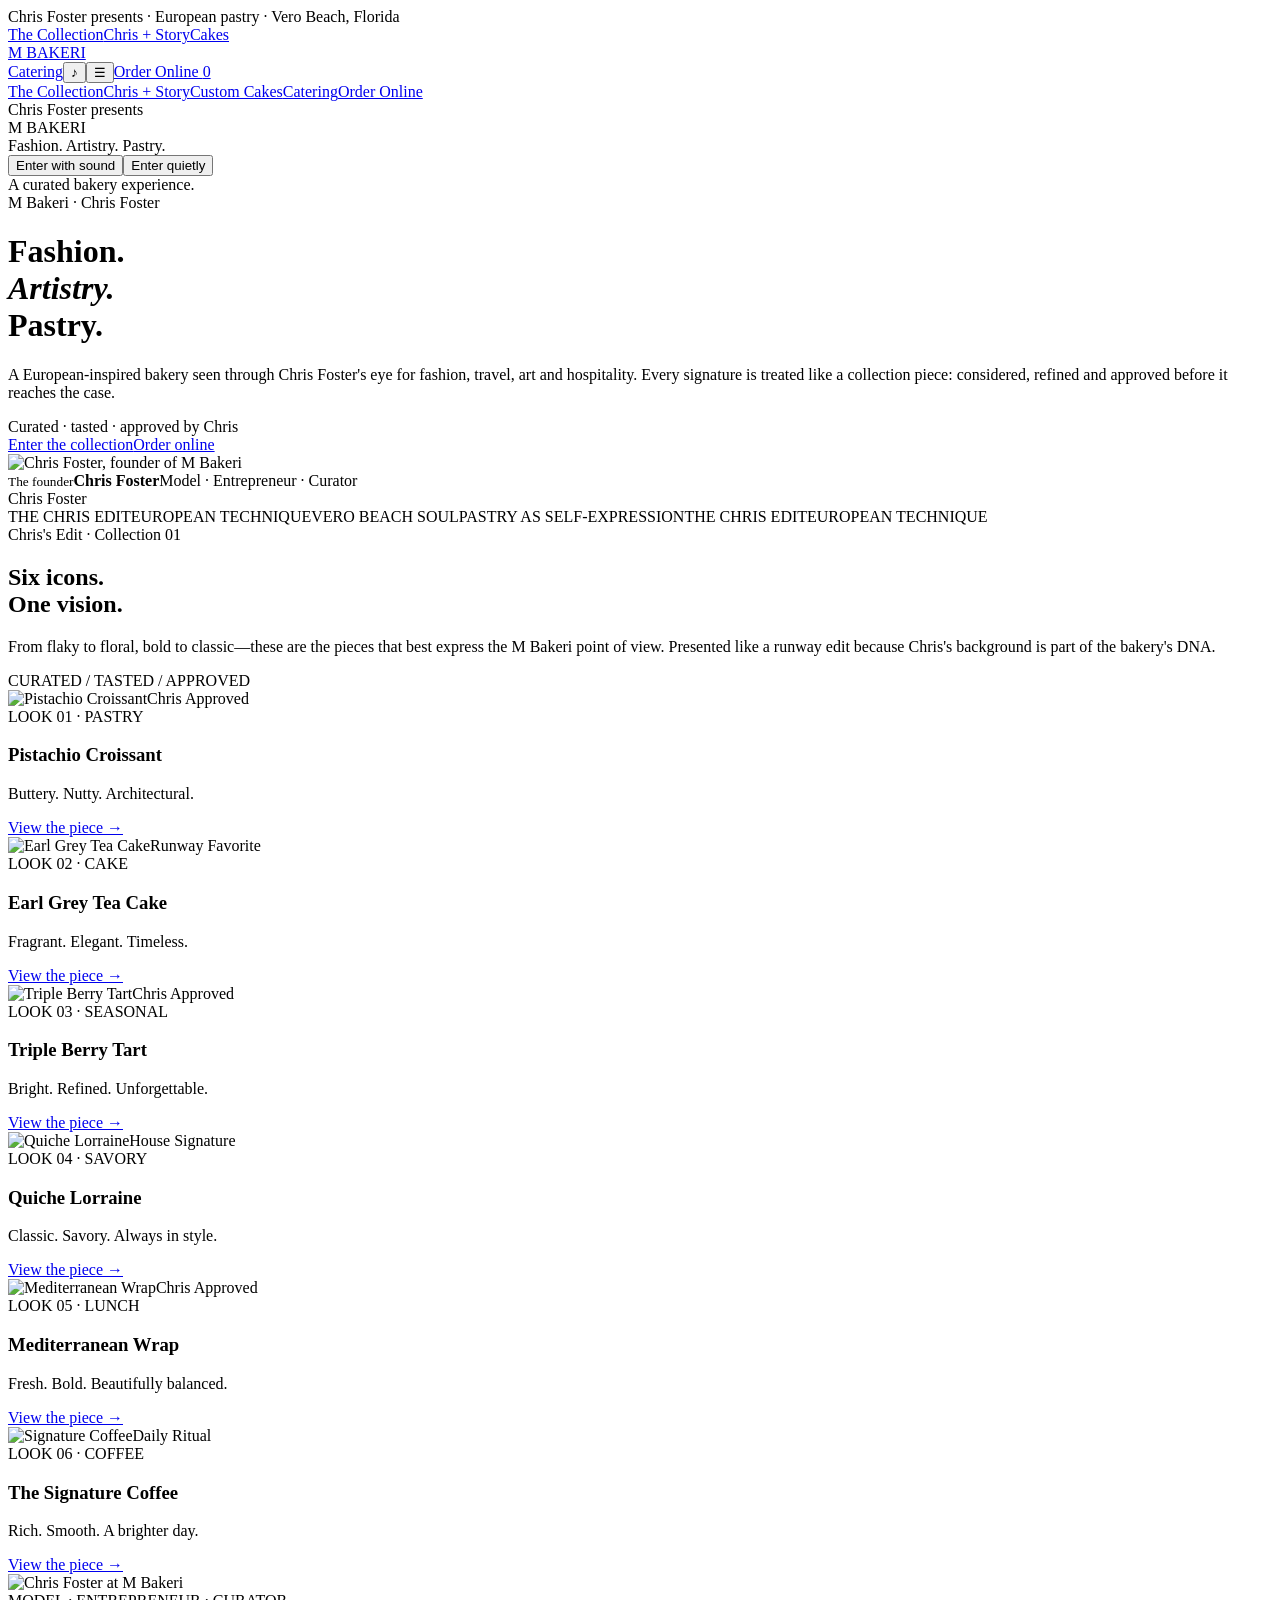
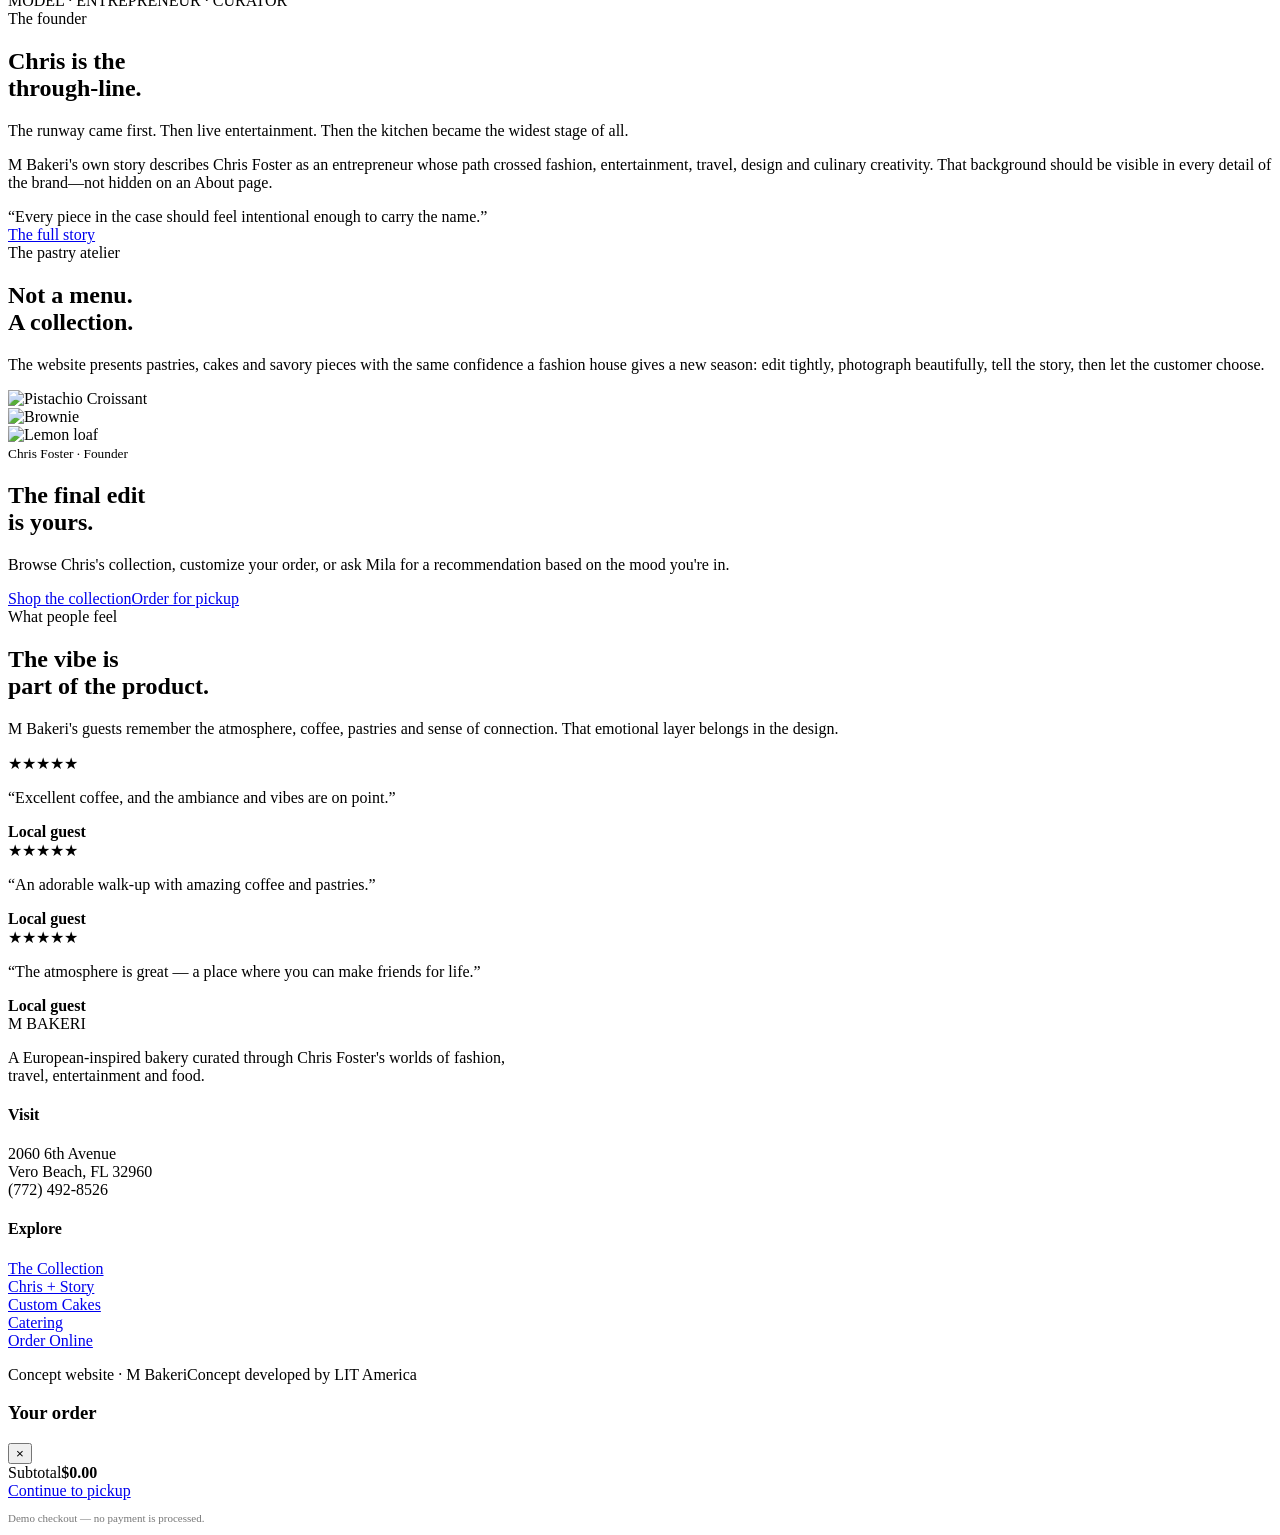
==== index.html @ bd500d85 "Initialize M Bakeri Demo 4 runway concept" ====
<!doctype html>
<html lang="en">
<head>
<meta charset="utf-8">
<meta name="viewport" content="width=device-width,initial-scale=1">
<title>M Bakeri — Chris Foster's Curated Bakery</title>
<meta name="description" content="M Bakeri — European-inspired pastry curated by Chris Foster in Vero Beach, Florida.">
<link rel="stylesheet" href="assets/style.css">
</head>
<body>
<div class="topline">Chris Foster presents · European pastry · Vero Beach, Florida</div>
<nav class="nav runway-nav">
  <div class="nav-left"><a href="menu.html">The Collection</a><a href="story.html">Chris + Story</a><a href="cakes.html">Cakes</a></div>
  <a class="brand" href="index.html">M BAKERI</a>
  <div class="nav-right"><a href="catering.html">Catering</a><button class="sound" aria-label="Sound">♪</button><button class="hamb" aria-label="Menu">☰</button><a class="order-btn" href="order.html">Order Online <span class="cart-count">0</span></a></div>
</nav>
<div class="mobile-menu"><a href="menu.html">The Collection</a><a href="story.html">Chris + Story</a><a href="cakes.html">Custom Cakes</a><a href="catering.html">Catering</a><a href="order.html">Order Online</a></div>
<div class="noise"></div>
<div class="entry"><div class="entry-inner"><div class="entry-kicker">Chris Foster presents</div><div class="entry-logo">M BAKERI</div><div class="entry-copy">Fashion. Artistry. Pastry.</div><div class="entry-actions"><button class="primary" id="enterSound">Enter with sound</button><button id="enterQuiet">Enter quietly</button></div><div class="entry-note">A curated bakery experience.</div></div></div>
<header class="runway-hero">
  <div class="runway-copy">
    <div class="runway-kicker">M Bakeri · Chris Foster</div>
    <h1>Fashion.<br><em>Artistry.</em><br>Pastry.</h1>
    <p class="runway-lede">A European-inspired bakery seen through Chris Foster's eye for fashion, travel, art and hospitality. Every signature is treated like a collection piece: considered, refined and approved before it reaches the case.</p>
    <div class="curator-line"><span></span> Curated · tasted · approved by Chris</div>
    <div class="hero-actions"><a href="#chris-edit" class="btn runway-primary">Enter the collection</a><a href="order.html" class="btn runway-outline">Order online</a></div>
  </div>
  <div class="runway-portrait">
    <img src="https://mbakerillc.com/wp-content/uploads/2024/07/chris-expand-1a.jpg" onerror="this.onerror=null;this.src='https://img.youtube.com/vi/9i8TGOQg-Jk/maxresdefault.jpg'" alt="Chris Foster, founder of M Bakeri">
    <div class="portrait-label"><small>The founder</small><strong>Chris Foster</strong><span>Model · Entrepreneur · Curator</span></div>
    <div class="signature-mark">Chris Foster</div>
  </div>
</header>
<div class="runway-ticker"><div class="runway-ticker-track"><span>THE CHRIS EDIT</span><span>EUROPEAN TECHNIQUE</span><span>VERO BEACH SOUL</span><span>PASTRY AS SELF-EXPRESSION</span><span>THE CHRIS EDIT</span><span>EUROPEAN TECHNIQUE</span></div></div>
<section class="edit-section" id="chris-edit">
  <div class="edit-intro"><div class="eyebrow">Chris's Edit · Collection 01</div><h2>Six icons.<br>One vision.</h2><p>From flaky to floral, bold to classic—these are the pieces that best express the M Bakeri point of view. Presented like a runway edit because Chris's background is part of the bakery's DNA.</p><div class="edit-stamp">CURATED / TASTED / APPROVED</div></div>
  <div class="edit-grid">
    <article class="edit-card"><div class="edit-image"><img src="assets/menu-images/pistachio-croissant.webp" alt="Pistachio Croissant"><span class="approval-badge">Chris Approved</span></div><div class="edit-body"><div class="look-number">LOOK 01 · PASTRY</div><h3>Pistachio Croissant</h3><p>Buttery. Nutty. Architectural.</p><a href="menu.html">View the piece →</a></div></article>
    <article class="edit-card"><div class="edit-image"><img src="assets/menu-images/earl-grey-tea-cake.webp" alt="Earl Grey Tea Cake"><span class="approval-badge gold">Runway Favorite</span></div><div class="edit-body"><div class="look-number">LOOK 02 · CAKE</div><h3>Earl Grey Tea Cake</h3><p>Fragrant. Elegant. Timeless.</p><a href="cakes.html">View the piece →</a></div></article>
    <article class="edit-card"><div class="edit-image"><img src="assets/menu-images/triple-berry-cream-cheese-tart.webp" alt="Triple Berry Tart"><span class="approval-badge">Chris Approved</span></div><div class="edit-body"><div class="look-number">LOOK 03 · SEASONAL</div><h3>Triple Berry Tart</h3><p>Bright. Refined. Unforgettable.</p><a href="menu.html">View the piece →</a></div></article>
    <article class="edit-card"><div class="edit-image"><img src="assets/menu-images/quiche-lorraine.webp" alt="Quiche Lorraine"><span class="approval-badge gold">House Signature</span></div><div class="edit-body"><div class="look-number">LOOK 04 · SAVORY</div><h3>Quiche Lorraine</h3><p>Classic. Savory. Always in style.</p><a href="menu.html">View the piece →</a></div></article>
    <article class="edit-card"><div class="edit-image"><img src="assets/menu-images/italian-mediterranean-wrap.webp" alt="Mediterranean Wrap"><span class="approval-badge">Chris Approved</span></div><div class="edit-body"><div class="look-number">LOOK 05 · LUNCH</div><h3>Mediterranean Wrap</h3><p>Fresh. Bold. Beautifully balanced.</p><a href="menu.html">View the piece →</a></div></article>
    <article class="edit-card"><div class="edit-image"><img src="assets/menu-images/coffee-house.webp" alt="Signature Coffee"><span class="approval-badge gold">Daily Ritual</span></div><div class="edit-body"><div class="look-number">LOOK 06 · COFFEE</div><h3>The Signature Coffee</h3><p>Rich. Smooth. A brighter day.</p><a href="order.html">View the piece →</a></div></article>
  </div>
</section>
<section class="founder-runway">
  <div class="founder-image"><img src="https://img.youtube.com/vi/9i8TGOQg-Jk/maxresdefault.jpg" alt="Chris Foster at M Bakeri"><div class="vertical-quote">MODEL · ENTREPRENEUR · CURATOR</div></div>
  <div class="founder-copy"><div class="eyebrow">The founder</div><h2>Chris is the<br>through-line.</h2><p class="founder-big">The runway came first. Then live entertainment. Then the kitchen became the widest stage of all.</p><p>M Bakeri's own story describes Chris Foster as an entrepreneur whose path crossed fashion, entertainment, travel, design and culinary creativity. That background should be visible in every detail of the brand—not hidden on an About page.</p><div class="founder-quote">“Every piece in the case should feel intentional enough to carry the name.”</div><a href="story.html" class="btn runway-primary">The full story</a></div>
</section>
<section class="atelier-section"><div class="atelier-copy"><div class="eyebrow">The pastry atelier</div><h2>Not a menu.<br>A collection.</h2><p>The website presents pastries, cakes and savory pieces with the same confidence a fashion house gives a new season: edit tightly, photograph beautifully, tell the story, then let the customer choose.</p></div><div class="atelier-gallery"><div class="atelier-shot tall"><img src="assets/menu-images/pistachio-croissant.webp" alt="Pistachio Croissant"></div><div class="atelier-shot"><img src="assets/menu-images/cardamom-pecan-fudge-brownie.webp" alt="Brownie"></div><div class="atelier-shot"><img src="assets/menu-images/meyer-lemon-loaf.webp" alt="Lemon loaf"></div></div></section>
<section class="approval-banner"><div><small>Chris Foster · Founder</small><h2>The final edit<br>is yours.</h2></div><div><p>Browse Chris's collection, customize your order, or ask Mila for a recommendation based on the mood you're in.</p><div class="cta-actions"><a class="btn runway-primary" href="menu.html">Shop the collection</a><a class="btn runway-outline" href="order.html">Order for pickup</a></div></div></section>
<section class="section reviews-runway"><div class="section-head"><div><div class="eyebrow">What people feel</div><h2>The vibe is<br>part of the product.</h2></div><p>M Bakeri's guests remember the atmosphere, coffee, pastries and sense of connection. That emotional layer belongs in the design.</p></div><div class="reviews"><div class="review"><div class="stars">★★★★★</div><p>“Excellent coffee, and the ambiance and vibes are on point.”</p><strong>Local guest</strong></div><div class="review"><div class="stars">★★★★★</div><p>“An adorable walk-up with amazing coffee and pastries.”</p><strong>Local guest</strong></div><div class="review"><div class="stars">★★★★★</div><p>“The atmosphere is great — a place where you can make friends for life.”</p><strong>Local guest</strong></div></div></section>
<footer class="footer"><div class="footer-grid"><div><div class="footer-logo">M BAKERI</div><p style="max-width:520px">A European-inspired bakery curated through Chris Foster's worlds of fashion, travel, entertainment and food.</p></div><div><h4>Visit</h4><p>2060 6th Avenue<br>Vero Beach, FL 32960<br>(772) 492-8526</p></div><div><h4>Explore</h4><p><a href="menu.html">The Collection</a><br><a href="story.html">Chris + Story</a><br><a href="cakes.html">Custom Cakes</a><br><a href="catering.html">Catering</a><br><a href="order.html">Order Online</a></p></div></div><div class="footer-bottom"><span>Concept website · M Bakeri</span><span>Concept developed by LIT America</span></div></footer>
<aside class="cart-drawer"><div class="cart-head"><h3>Your order</h3><button class="cart-close">×</button></div><div class="cart-items"></div><div class="cart-foot"><div class="cart-total"><span>Subtotal</span><strong>$0.00</strong></div><a class="btn dark" style="width:100%" href="order.html">Continue to pickup</a><p style="font-size:11px;color:#777;margin-top:12px">Demo checkout — no payment is processed.</p></div></aside>
<script src="assets/app.js"></script>
</body>
</html>
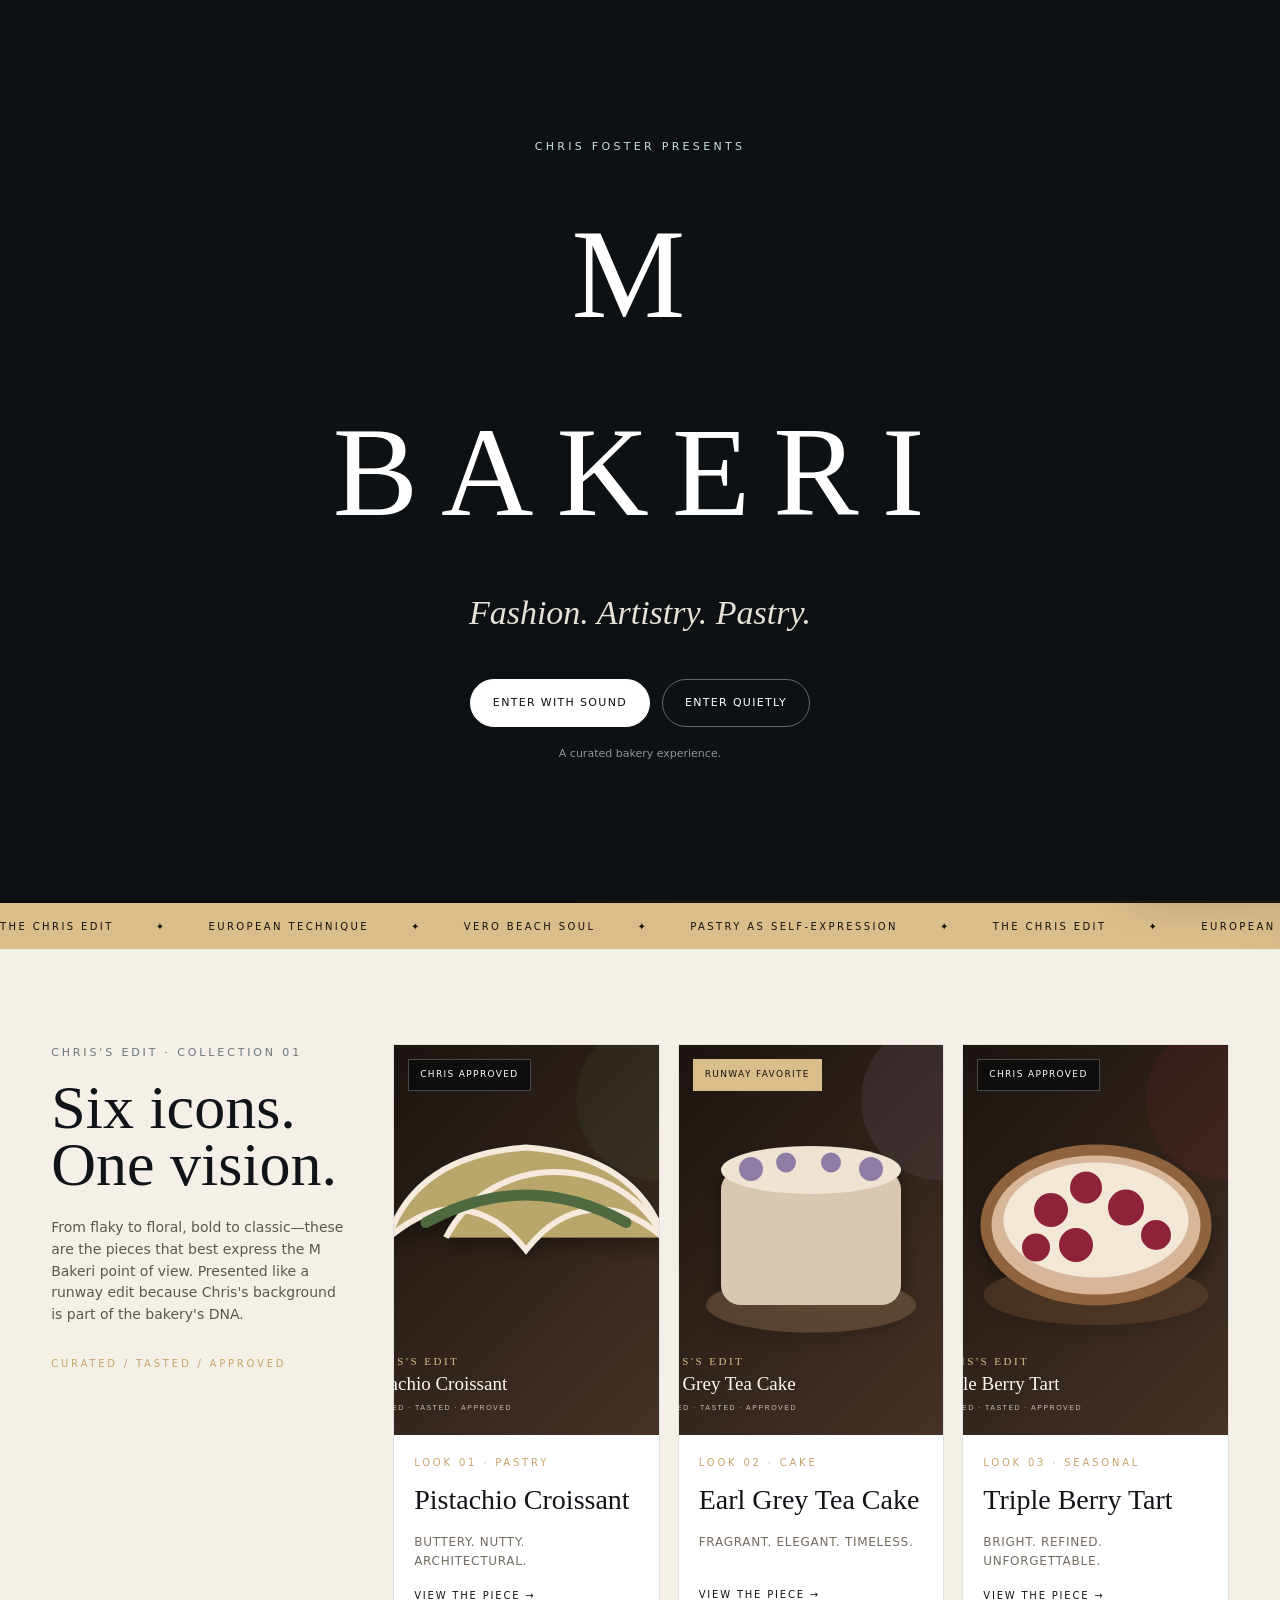
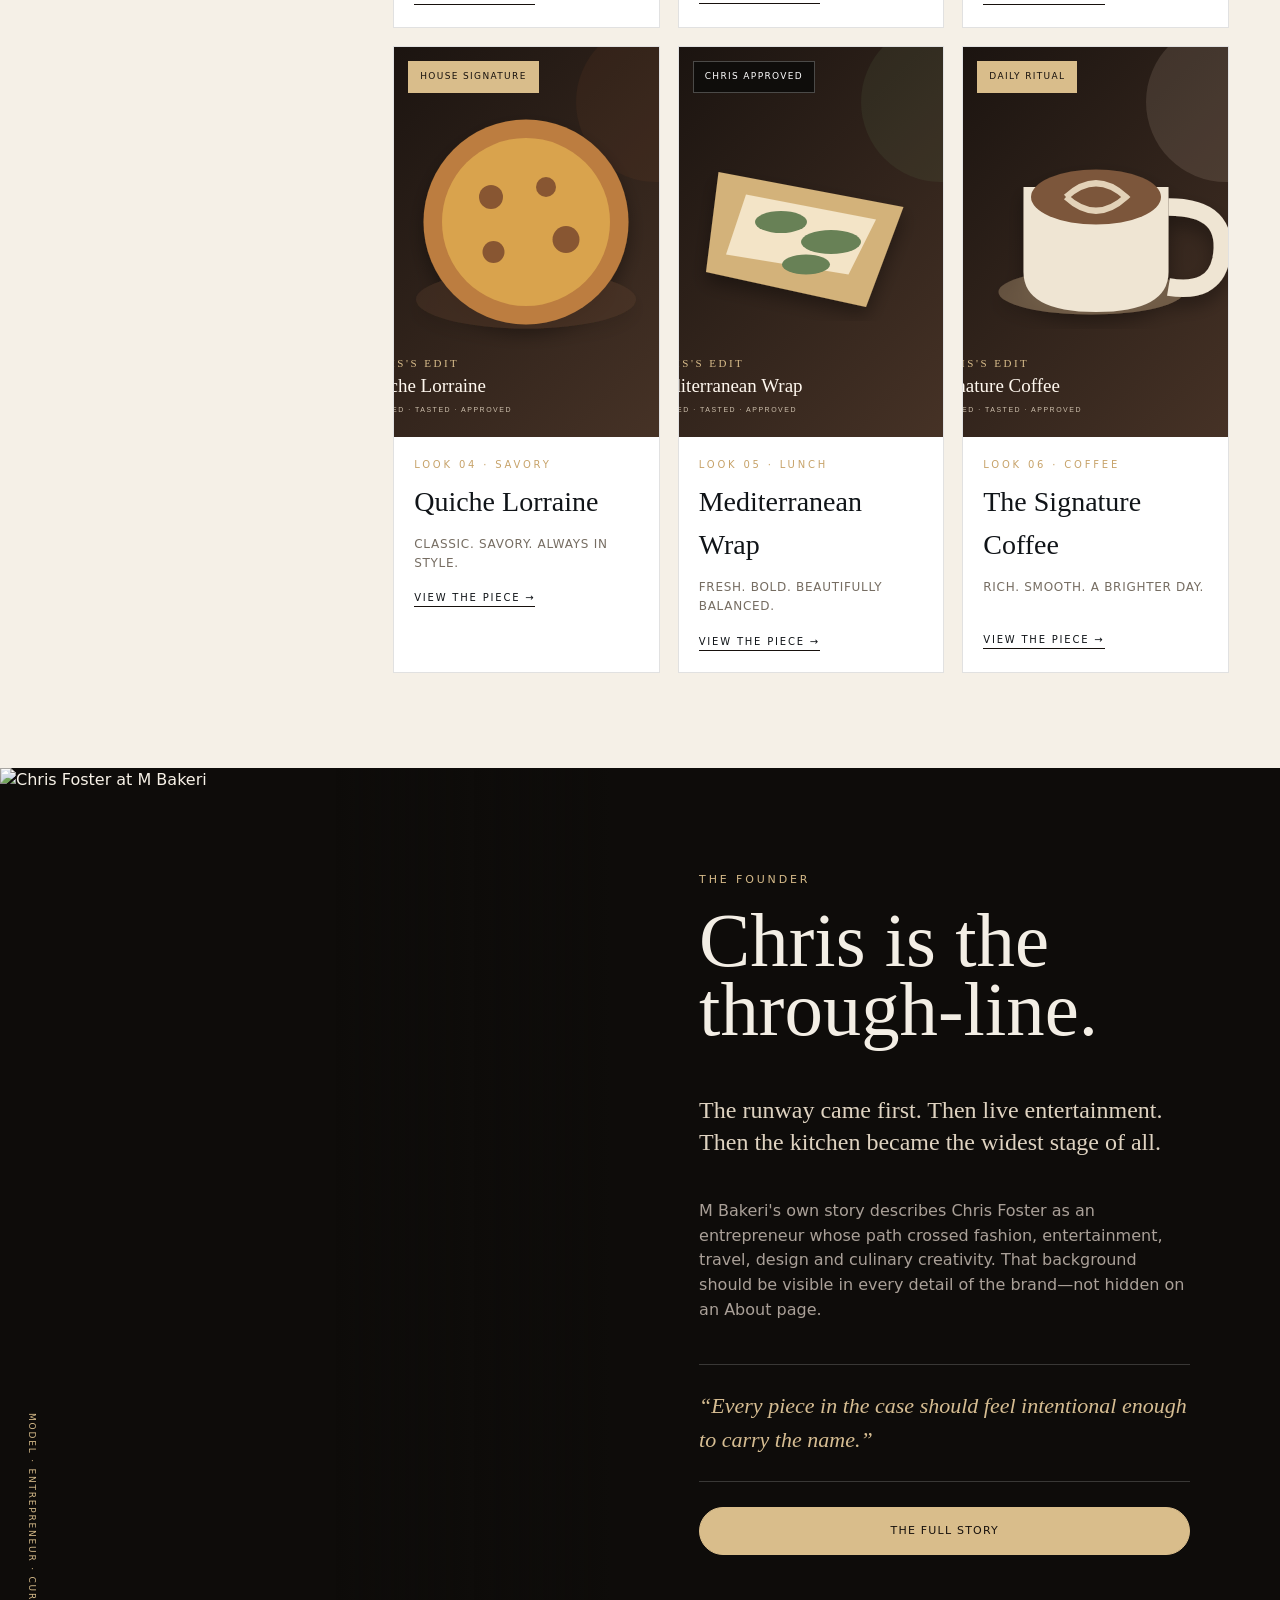
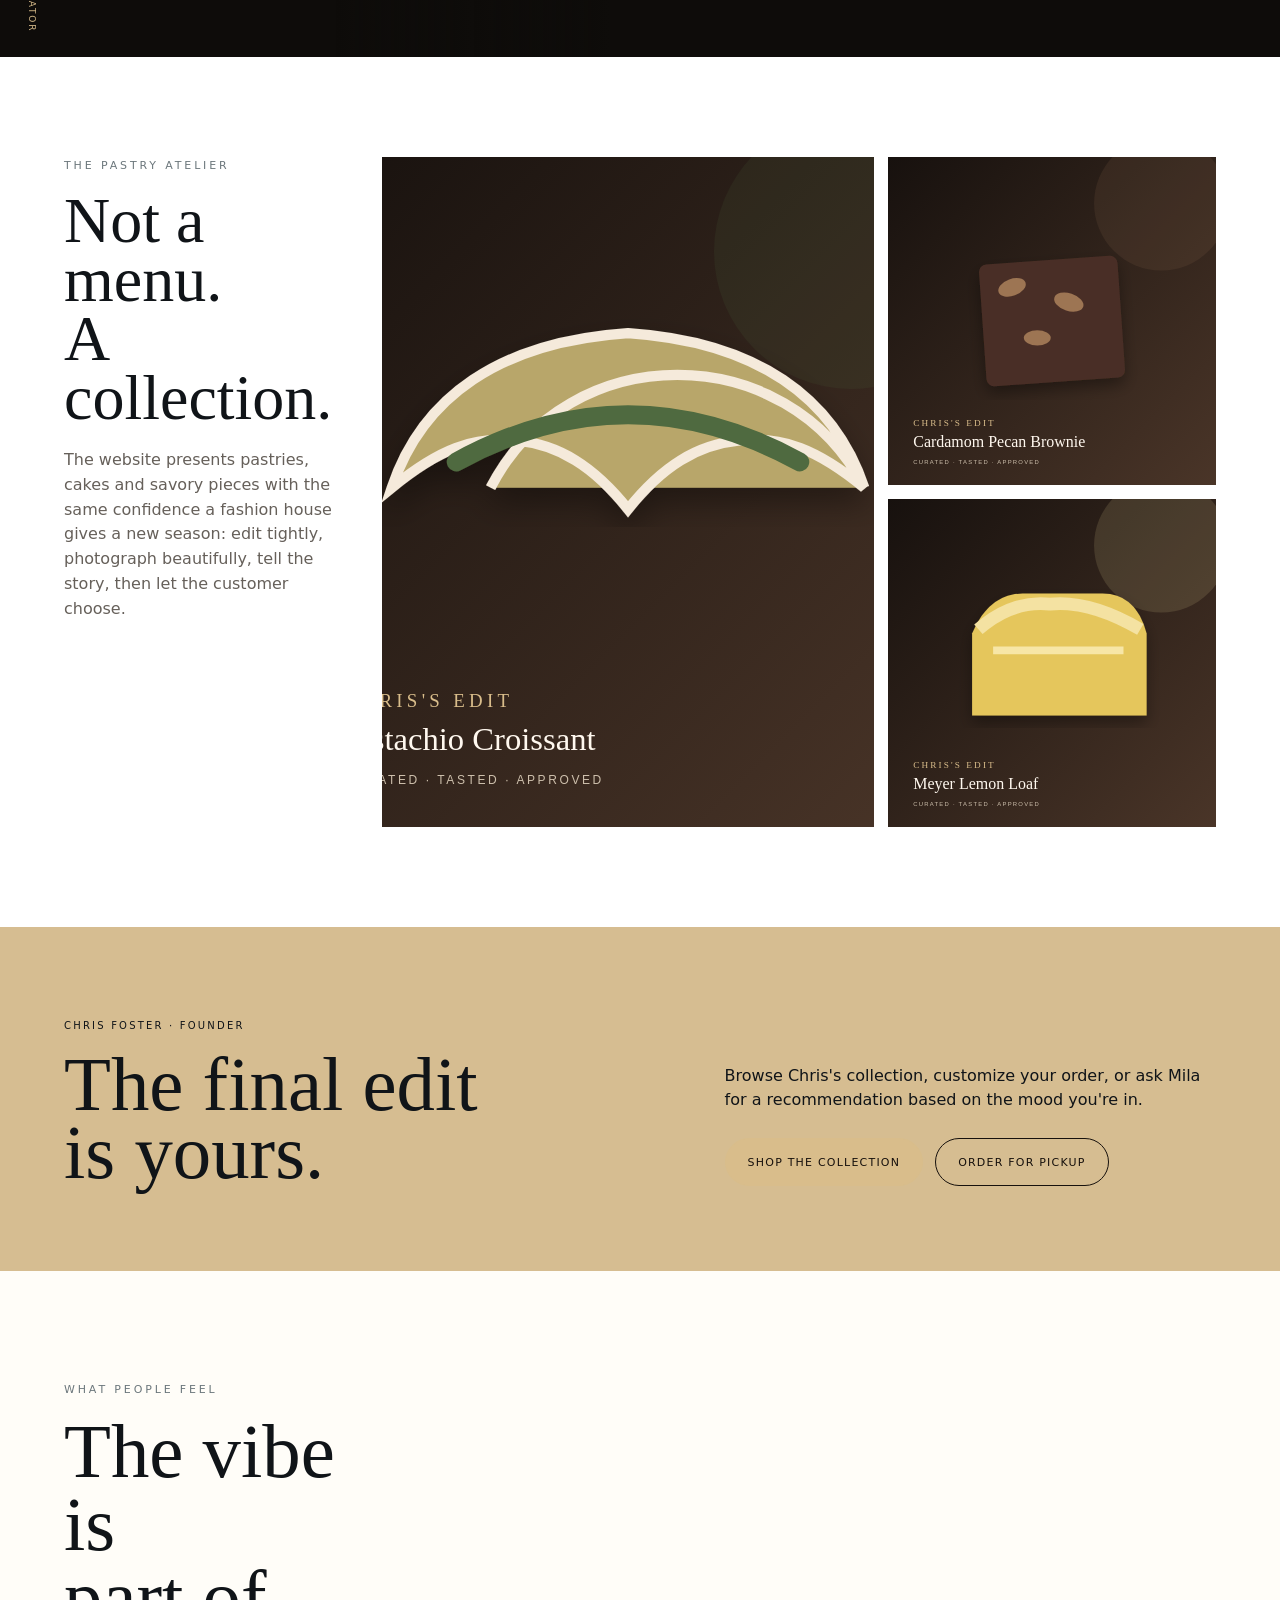
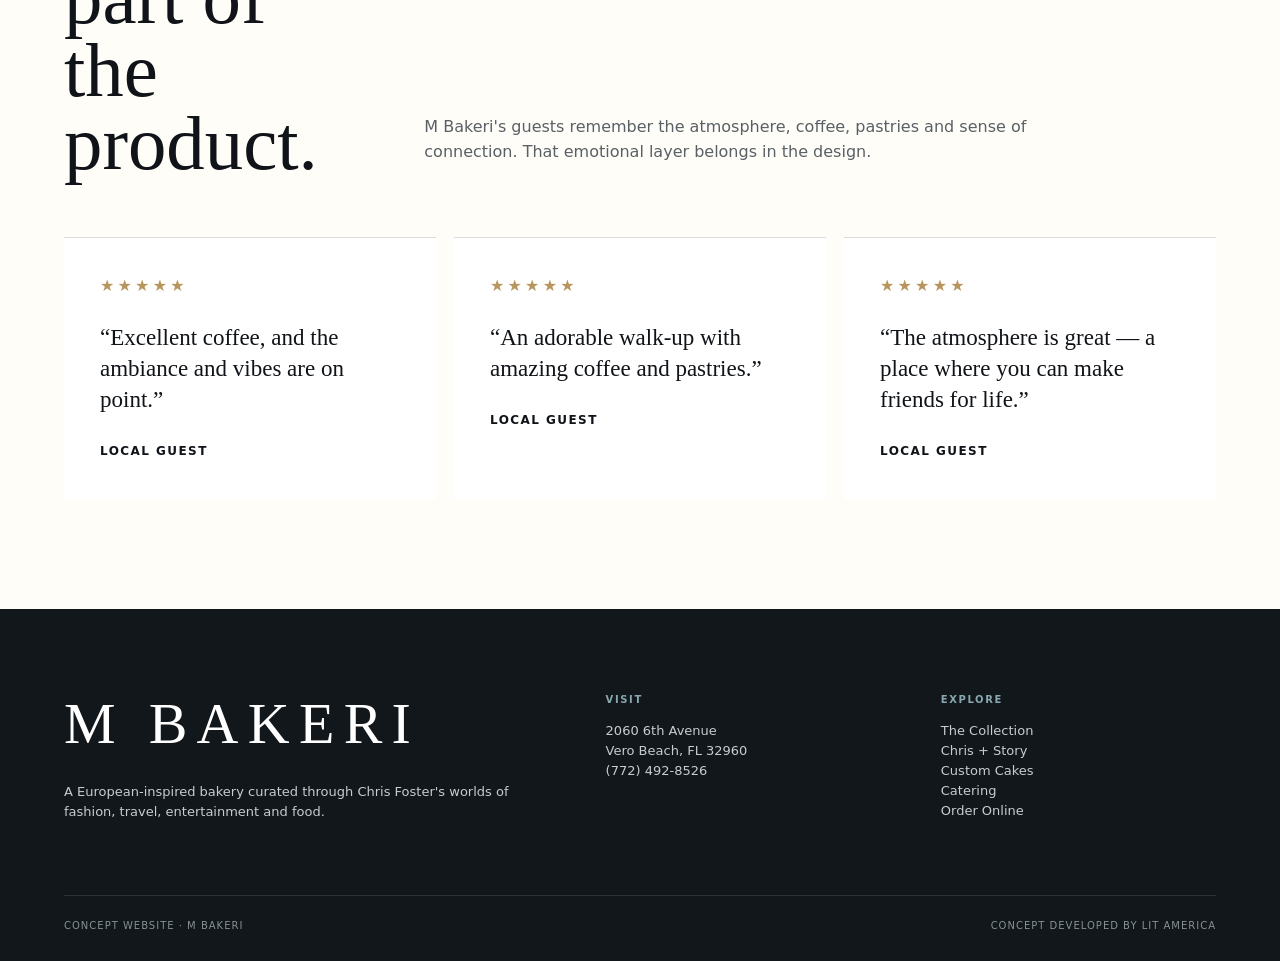
==== commit 880d9856: "Use self-contained editorial menu artwork" ====
--- a/index.html
+++ b/index.html
@@ -35,19 +35,19 @@
 <section class="edit-section" id="chris-edit">
   <div class="edit-intro"><div class="eyebrow">Chris's Edit · Collection 01</div><h2>Six icons.<br>One vision.</h2><p>From flaky to floral, bold to classic—these are the pieces that best express the M Bakeri point of view. Presented like a runway edit because Chris's background is part of the bakery's DNA.</p><div class="edit-stamp">CURATED / TASTED / APPROVED</div></div>
   <div class="edit-grid">
-    <article class="edit-card"><div class="edit-image"><img src="assets/menu-images/pistachio-croissant.webp" alt="Pistachio Croissant"><span class="approval-badge">Chris Approved</span></div><div class="edit-body"><div class="look-number">LOOK 01 · PASTRY</div><h3>Pistachio Croissant</h3><p>Buttery. Nutty. Architectural.</p><a href="menu.html">View the piece →</a></div></article>
-    <article class="edit-card"><div class="edit-image"><img src="assets/menu-images/earl-grey-tea-cake.webp" alt="Earl Grey Tea Cake"><span class="approval-badge gold">Runway Favorite</span></div><div class="edit-body"><div class="look-number">LOOK 02 · CAKE</div><h3>Earl Grey Tea Cake</h3><p>Fragrant. Elegant. Timeless.</p><a href="cakes.html">View the piece →</a></div></article>
-    <article class="edit-card"><div class="edit-image"><img src="assets/menu-images/triple-berry-cream-cheese-tart.webp" alt="Triple Berry Tart"><span class="approval-badge">Chris Approved</span></div><div class="edit-body"><div class="look-number">LOOK 03 · SEASONAL</div><h3>Triple Berry Tart</h3><p>Bright. Refined. Unforgettable.</p><a href="menu.html">View the piece →</a></div></article>
-    <article class="edit-card"><div class="edit-image"><img src="assets/menu-images/quiche-lorraine.webp" alt="Quiche Lorraine"><span class="approval-badge gold">House Signature</span></div><div class="edit-body"><div class="look-number">LOOK 04 · SAVORY</div><h3>Quiche Lorraine</h3><p>Classic. Savory. Always in style.</p><a href="menu.html">View the piece →</a></div></article>
-    <article class="edit-card"><div class="edit-image"><img src="assets/menu-images/italian-mediterranean-wrap.webp" alt="Mediterranean Wrap"><span class="approval-badge">Chris Approved</span></div><div class="edit-body"><div class="look-number">LOOK 05 · LUNCH</div><h3>Mediterranean Wrap</h3><p>Fresh. Bold. Beautifully balanced.</p><a href="menu.html">View the piece →</a></div></article>
-    <article class="edit-card"><div class="edit-image"><img src="assets/menu-images/coffee-house.webp" alt="Signature Coffee"><span class="approval-badge gold">Daily Ritual</span></div><div class="edit-body"><div class="look-number">LOOK 06 · COFFEE</div><h3>The Signature Coffee</h3><p>Rich. Smooth. A brighter day.</p><a href="order.html">View the piece →</a></div></article>
+    <article class="edit-card"><div class="edit-image"><img src="assets/menu-images/pistachio-croissant.svg" alt="Pistachio Croissant"><span class="approval-badge">Chris Approved</span></div><div class="edit-body"><div class="look-number">LOOK 01 · PASTRY</div><h3>Pistachio Croissant</h3><p>Buttery. Nutty. Architectural.</p><a href="menu.html">View the piece →</a></div></article>
+    <article class="edit-card"><div class="edit-image"><img src="assets/menu-images/earl-grey-tea-cake.svg" alt="Earl Grey Tea Cake"><span class="approval-badge gold">Runway Favorite</span></div><div class="edit-body"><div class="look-number">LOOK 02 · CAKE</div><h3>Earl Grey Tea Cake</h3><p>Fragrant. Elegant. Timeless.</p><a href="cakes.html">View the piece →</a></div></article>
+    <article class="edit-card"><div class="edit-image"><img src="assets/menu-images/triple-berry-cream-cheese-tart.svg" alt="Triple Berry Tart"><span class="approval-badge">Chris Approved</span></div><div class="edit-body"><div class="look-number">LOOK 03 · SEASONAL</div><h3>Triple Berry Tart</h3><p>Bright. Refined. Unforgettable.</p><a href="menu.html">View the piece →</a></div></article>
+    <article class="edit-card"><div class="edit-image"><img src="assets/menu-images/quiche-lorraine.svg" alt="Quiche Lorraine"><span class="approval-badge gold">House Signature</span></div><div class="edit-body"><div class="look-number">LOOK 04 · SAVORY</div><h3>Quiche Lorraine</h3><p>Classic. Savory. Always in style.</p><a href="menu.html">View the piece →</a></div></article>
+    <article class="edit-card"><div class="edit-image"><img src="assets/menu-images/italian-mediterranean-wrap.svg" alt="Mediterranean Wrap"><span class="approval-badge">Chris Approved</span></div><div class="edit-body"><div class="look-number">LOOK 05 · LUNCH</div><h3>Mediterranean Wrap</h3><p>Fresh. Bold. Beautifully balanced.</p><a href="menu.html">View the piece →</a></div></article>
+    <article class="edit-card"><div class="edit-image"><img src="assets/menu-images/coffee-house.svg" alt="Signature Coffee"><span class="approval-badge gold">Daily Ritual</span></div><div class="edit-body"><div class="look-number">LOOK 06 · COFFEE</div><h3>The Signature Coffee</h3><p>Rich. Smooth. A brighter day.</p><a href="order.html">View the piece →</a></div></article>
   </div>
 </section>
 <section class="founder-runway">
   <div class="founder-image"><img src="https://img.youtube.com/vi/9i8TGOQg-Jk/maxresdefault.jpg" alt="Chris Foster at M Bakeri"><div class="vertical-quote">MODEL · ENTREPRENEUR · CURATOR</div></div>
   <div class="founder-copy"><div class="eyebrow">The founder</div><h2>Chris is the<br>through-line.</h2><p class="founder-big">The runway came first. Then live entertainment. Then the kitchen became the widest stage of all.</p><p>M Bakeri's own story describes Chris Foster as an entrepreneur whose path crossed fashion, entertainment, travel, design and culinary creativity. That background should be visible in every detail of the brand—not hidden on an About page.</p><div class="founder-quote">“Every piece in the case should feel intentional enough to carry the name.”</div><a href="story.html" class="btn runway-primary">The full story</a></div>
 </section>
-<section class="atelier-section"><div class="atelier-copy"><div class="eyebrow">The pastry atelier</div><h2>Not a menu.<br>A collection.</h2><p>The website presents pastries, cakes and savory pieces with the same confidence a fashion house gives a new season: edit tightly, photograph beautifully, tell the story, then let the customer choose.</p></div><div class="atelier-gallery"><div class="atelier-shot tall"><img src="assets/menu-images/pistachio-croissant.webp" alt="Pistachio Croissant"></div><div class="atelier-shot"><img src="assets/menu-images/cardamom-pecan-fudge-brownie.webp" alt="Brownie"></div><div class="atelier-shot"><img src="assets/menu-images/meyer-lemon-loaf.webp" alt="Lemon loaf"></div></div></section>
+<section class="atelier-section"><div class="atelier-copy"><div class="eyebrow">The pastry atelier</div><h2>Not a menu.<br>A collection.</h2><p>The website presents pastries, cakes and savory pieces with the same confidence a fashion house gives a new season: edit tightly, photograph beautifully, tell the story, then let the customer choose.</p></div><div class="atelier-gallery"><div class="atelier-shot tall"><img src="assets/menu-images/pistachio-croissant.svg" alt="Pistachio Croissant"></div><div class="atelier-shot"><img src="assets/menu-images/cardamom-pecan-fudge-brownie.svg" alt="Brownie"></div><div class="atelier-shot"><img src="assets/menu-images/meyer-lemon-loaf.svg" alt="Lemon loaf"></div></div></section>
 <section class="approval-banner"><div><small>Chris Foster · Founder</small><h2>The final edit<br>is yours.</h2></div><div><p>Browse Chris's collection, customize your order, or ask Mila for a recommendation based on the mood you're in.</p><div class="cta-actions"><a class="btn runway-primary" href="menu.html">Shop the collection</a><a class="btn runway-outline" href="order.html">Order for pickup</a></div></div></section>
 <section class="section reviews-runway"><div class="section-head"><div><div class="eyebrow">What people feel</div><h2>The vibe is<br>part of the product.</h2></div><p>M Bakeri's guests remember the atmosphere, coffee, pastries and sense of connection. That emotional layer belongs in the design.</p></div><div class="reviews"><div class="review"><div class="stars">★★★★★</div><p>“Excellent coffee, and the ambiance and vibes are on point.”</p><strong>Local guest</strong></div><div class="review"><div class="stars">★★★★★</div><p>“An adorable walk-up with amazing coffee and pastries.”</p><strong>Local guest</strong></div><div class="review"><div class="stars">★★★★★</div><p>“The atmosphere is great — a place where you can make friends for life.”</p><strong>Local guest</strong></div></div></section>
 <footer class="footer"><div class="footer-grid"><div><div class="footer-logo">M BAKERI</div><p style="max-width:520px">A European-inspired bakery curated through Chris Foster's worlds of fashion, travel, entertainment and food.</p></div><div><h4>Visit</h4><p>2060 6th Avenue<br>Vero Beach, FL 32960<br>(772) 492-8526</p></div><div><h4>Explore</h4><p><a href="menu.html">The Collection</a><br><a href="story.html">Chris + Story</a><br><a href="cakes.html">Custom Cakes</a><br><a href="catering.html">Catering</a><br><a href="order.html">Order Online</a></p></div></div><div class="footer-bottom"><span>Concept website · M Bakeri</span><span>Concept developed by LIT America</span></div></footer>
--- a/assets/style.css
+++ b/assets/style.css
@@ -0,0 +1,106 @@
+
+:root{
+  --ink:#101418;--ink2:#263039;--cream:#f7f2e9;--paper:#fffdf8;--blue:#a9c9d0;--blue2:#dfecef;
+  --gold:#b7955d;--line:rgba(16,20,24,.14);--shadow:0 20px 70px rgba(32,37,40,.12);
+  --serif: Georgia,'Times New Roman',serif;--sans: Inter, ui-sans-serif, system-ui, -apple-system, Segoe UI, Arial, sans-serif;
+}
+*{box-sizing:border-box} html{scroll-behavior:smooth} body{margin:0;background:var(--paper);color:var(--ink);font-family:var(--sans);line-height:1.55} body.lock{overflow:hidden}
+a{color:inherit;text-decoration:none} button,input,select,textarea{font:inherit} img{max-width:100%;display:block}
+.noise{position:fixed;inset:0;pointer-events:none;opacity:.035;z-index:80;background-image:url("data:image/svg+xml,%3Csvg viewBox='0 0 180 180' xmlns='http://www.w3.org/2000/svg'%3E%3Cfilter id='n'%3E%3CfeTurbulence type='fractalNoise' baseFrequency='.8' numOctaves='2' stitchTiles='stitch'/%3E%3C/filter%3E%3Crect width='100%25' height='100%25' filter='url(%23n)' opacity='.7'/%3E%3C/svg%3E")}
+.topline{height:30px;background:var(--ink);color:#fff;display:flex;align-items:center;justify-content:center;font-size:11px;letter-spacing:.18em;text-transform:uppercase;position:relative;z-index:50}
+.nav{height:84px;display:flex;align-items:center;justify-content:space-between;padding:0 4vw;border-bottom:1px solid var(--line);background:rgba(255,253,248,.94);backdrop-filter:blur(16px);position:sticky;top:0;z-index:40}.nav-left,.nav-right{display:flex;align-items:center;gap:26px}.nav a{font-size:12px;letter-spacing:.12em;text-transform:uppercase}.nav a:hover{opacity:.55}.brand{font-family:var(--serif);font-size:31px;letter-spacing:.23em;margin-left:.23em}.nav .order-btn{padding:12px 18px;background:var(--ink);color:#fff;border-radius:999px}.sound{width:38px;height:38px;border:1px solid var(--line);border-radius:50%;background:transparent;display:grid;place-items:center;cursor:pointer}
+.hamb{display:none;border:0;background:transparent;font-size:24px}.mobile-menu{display:none}
+.entry{position:fixed;inset:0;background:#0d1114;color:#fff;z-index:1000;display:grid;place-items:center;transition:.8s ease}.entry.hide{opacity:0;visibility:hidden;transform:scale(1.015)}.entry-inner{text-align:center;max-width:760px;padding:40px}.entry-kicker{letter-spacing:.3em;text-transform:uppercase;font-size:11px;color:#c8dfe4}.entry-logo{font-family:var(--serif);font-size:clamp(60px,10vw,138px);letter-spacing:.18em;margin:.15em 0 .12em}.entry-copy{font-family:var(--serif);font-style:italic;font-size:clamp(22px,3vw,34px);color:#e6e1d7;margin-bottom:40px}.entry-actions{display:flex;justify-content:center;gap:12px;flex-wrap:wrap}.entry-actions button{padding:14px 22px;border-radius:999px;border:1px solid rgba(255,255,255,.35);background:transparent;color:#fff;letter-spacing:.12em;text-transform:uppercase;font-size:11px;cursor:pointer}.entry-actions .primary{background:#fff;color:#0d1114;border-color:#fff}.entry-note{opacity:.55;font-size:11px;margin-top:18px}
+.hero{min-height:calc(100vh - 114px);position:relative;display:grid;grid-template-columns:1.12fr .88fr;overflow:hidden;background:#e8eef0}.hero-image{position:relative;min-height:720px}.hero-image img{width:100%;height:100%;object-fit:cover}.hero-image:after{content:'';position:absolute;inset:0;background:linear-gradient(90deg,rgba(0,0,0,.12),transparent 45%)}.hero-copy{padding:8vw 6vw;display:flex;flex-direction:column;justify-content:center;background:var(--cream)}.eyebrow{font-size:11px;letter-spacing:.26em;text-transform:uppercase;color:#6c777c;margin-bottom:18px}.hero h1,.display{font-family:var(--serif);font-weight:400;line-height:.93;letter-spacing:-.035em}.hero h1{font-size:clamp(64px,7vw,120px);margin:0 0 30px}.hero h1 em{font-weight:400;color:#587983}.hero p{max-width:560px;font-size:17px;color:#4f5659}.hero-actions{display:flex;gap:12px;margin-top:28px;flex-wrap:wrap}.btn{display:inline-flex;align-items:center;justify-content:center;min-height:48px;padding:0 22px;border:1px solid var(--ink);border-radius:999px;text-transform:uppercase;letter-spacing:.11em;font-size:11px;transition:.25s;cursor:pointer;background:transparent}.btn.dark{background:var(--ink);color:#fff}.btn:hover{transform:translateY(-2px);box-shadow:0 10px 28px rgba(0,0,0,.1)}.vertical-note{position:absolute;left:18px;bottom:25px;color:#fff;writing-mode:vertical-rl;text-transform:uppercase;letter-spacing:.2em;font-size:10px}
+.marquee{overflow:hidden;border-top:1px solid var(--line);border-bottom:1px solid var(--line);background:#fff;height:58px;display:flex;align-items:center}.marquee-track{white-space:nowrap;display:flex;gap:44px;animation:marq 25s linear infinite;font-family:var(--serif);font-style:italic;font-size:18px}.marquee-track span:after{content:'✦';margin-left:44px;color:var(--gold)}@keyframes marq{to{transform:translateX(-50%)}}
+.section{padding:110px 5vw}.section.tight{padding:80px 5vw}.section-head{display:grid;grid-template-columns:.55fr 1.45fr;gap:60px;align-items:end;margin-bottom:56px}.section-head h2{font-family:var(--serif);font-size:clamp(48px,6vw,92px);line-height:.95;font-weight:400;margin:0}.section-head p{font-size:16px;color:#596065;max-width:620px}.accent{color:#7297a1}.rule{height:1px;background:var(--line)}
+.feature-grid{display:grid;grid-template-columns:1.2fr .8fr;gap:20px}.feature-large,.feature-small{position:relative;overflow:hidden;background:#ddd}.feature-large{min-height:660px}.feature-small{min-height:320px}.feature-stack{display:grid;gap:20px}.feature-grid img{width:100%;height:100%;object-fit:cover;transition:transform .9s cubic-bezier(.2,.7,.2,1)}.feature-grid a:hover img{transform:scale(1.035)}.feature-label{position:absolute;left:22px;right:22px;bottom:22px;background:rgba(255,253,248,.9);backdrop-filter:blur(10px);padding:18px 20px;display:flex;justify-content:space-between;align-items:flex-end;gap:14px}.feature-label h3{font-family:var(--serif);font-size:27px;margin:0;font-weight:400}.feature-label small{text-transform:uppercase;letter-spacing:.12em;color:#667177}
+.signature{background:var(--ink);color:#fff}.signature .section-head p{color:#bcc4c7}.cards{display:grid;grid-template-columns:repeat(4,1fr);gap:14px}.food-card{background:#151b1f;border:1px solid rgba(255,255,255,.1);overflow:hidden}.food-card img{height:320px;width:100%;object-fit:cover;filter:saturate(.9)}.food-meta{padding:22px}.food-meta .type{font-size:10px;text-transform:uppercase;letter-spacing:.15em;color:#9ebdc4}.food-meta h3{font-family:var(--serif);font-weight:400;font-size:27px;line-height:1.08;margin:10px 0}.food-meta p{font-size:13px;color:#aeb6b9;min-height:62px}.food-meta .price{display:flex;justify-content:space-between;align-items:center;margin-top:20px}.mini-add{border:1px solid rgba(255,255,255,.3);color:#fff;border-radius:50%;width:38px;height:38px;background:transparent;cursor:pointer}.mini-add:hover{background:#fff;color:#111}
+.story{display:grid;grid-template-columns:.95fr 1.05fr;min-height:760px}.story-media{position:relative;background:#d7e2e5;overflow:hidden}.story-media img{width:100%;height:100%;object-fit:cover}.story-copy{background:#e7eff1;padding:8vw 6vw;display:flex;flex-direction:column;justify-content:center}.story-copy h2{font-family:var(--serif);font-weight:400;font-size:clamp(56px,6vw,92px);line-height:.95;margin:0 0 30px}.story-copy blockquote{font-family:var(--serif);font-size:25px;line-height:1.35;margin:26px 0;color:#35484d}.story-copy p{max-width:580px;color:#4b5b60}.story-tag{font-size:11px;letter-spacing:.2em;text-transform:uppercase}.video-badge{position:absolute;left:24px;bottom:24px;background:#fff;padding:13px 16px;border-radius:999px;font-size:11px;letter-spacing:.1em;text-transform:uppercase}
+.editorial{display:grid;grid-template-columns:repeat(12,1fr);gap:18px}.ed{position:relative;overflow:hidden;min-height:300px}.ed img{width:100%;height:100%;object-fit:cover}.ed.one{grid-column:1/8;min-height:650px}.ed.two{grid-column:8/13;min-height:650px}.ed.three{grid-column:1/5}.ed.four{grid-column:5/9}.ed.five{grid-column:9/13}.ed .caption{position:absolute;left:15px;bottom:15px;background:rgba(255,255,255,.9);padding:10px 12px;font-size:11px;text-transform:uppercase;letter-spacing:.11em}
+.cta-band{background:#bbd2d7;padding:90px 5vw;display:grid;grid-template-columns:1.35fr .65fr;gap:60px;align-items:center}.cta-band h2{font-family:var(--serif);font-size:clamp(48px,6vw,88px);font-weight:400;line-height:.95;margin:0}.cta-band p{max-width:520px;color:#36474c}.cta-actions{display:flex;gap:12px;flex-wrap:wrap;margin-top:25px}
+.reviews{display:grid;grid-template-columns:repeat(3,1fr);gap:18px}.review{padding:36px;border-top:1px solid var(--line);background:#fff}.review .stars{letter-spacing:.2em;color:var(--gold)}.review p{font-family:var(--serif);font-size:23px;line-height:1.35}.review strong{font-size:12px;text-transform:uppercase;letter-spacing:.12em}
+.footer{background:#11171a;color:#fff;padding:70px 5vw 28px}.footer-grid{display:grid;grid-template-columns:1.4fr .8fr .8fr;gap:60px}.footer-logo{font-family:var(--serif);font-size:58px;letter-spacing:.16em}.footer h4{font-size:10px;letter-spacing:.16em;text-transform:uppercase;color:#89a7ae}.footer p,.footer a{font-size:13px;color:#c6cdcf}.footer-bottom{margin-top:60px;border-top:1px solid rgba(255,255,255,.12);padding-top:22px;display:flex;justify-content:space-between;color:#879195;font-size:10px;text-transform:uppercase;letter-spacing:.1em}
+.page-hero{padding:110px 5vw 80px;background:var(--cream);display:grid;grid-template-columns:1fr 1fr;gap:60px;align-items:end}.page-hero h1{font-family:var(--serif);font-size:clamp(70px,9vw,140px);font-weight:400;line-height:.88;margin:0}.page-hero p{max-width:600px;color:#555f63;font-size:17px}.filters{display:flex;gap:10px;flex-wrap:wrap;margin-bottom:34px}.filter{border:1px solid var(--line);padding:10px 16px;border-radius:999px;background:#fff;font-size:11px;text-transform:uppercase;letter-spacing:.09em;cursor:pointer}.filter.active{background:var(--ink);color:#fff}.menu-grid{display:grid;grid-template-columns:repeat(3,1fr);gap:20px}.menu-card{background:#fff;border:1px solid var(--line);overflow:hidden;transition:.25s}.menu-card:hover{transform:translateY(-4px);box-shadow:var(--shadow)}.menu-card img{height:330px;width:100%;object-fit:cover}.menu-card-body{padding:22px}.menu-card h3{font-family:var(--serif);font-size:28px;font-weight:400;margin:5px 0}.menu-card p{font-size:13px;color:#656d70;min-height:58px}.menu-price{display:flex;align-items:center;justify-content:space-between;margin-top:20px}.order-pill{border:0;background:var(--ink);color:white;border-radius:999px;padding:10px 14px;font-size:10px;text-transform:uppercase;letter-spacing:.1em;cursor:pointer}.category{font-size:10px;text-transform:uppercase;letter-spacing:.12em;color:#6d8c94}
+.cart-drawer{position:fixed;right:0;top:0;width:min(430px,100%);height:100vh;background:#fff;z-index:500;transform:translateX(100%);transition:.4s;box-shadow:-20px 0 60px rgba(0,0,0,.16);display:flex;flex-direction:column}.cart-drawer.open{transform:translateX(0)}.cart-head{padding:24px;border-bottom:1px solid var(--line);display:flex;justify-content:space-between;align-items:center}.cart-head h3{font-family:var(--serif);font-size:28px;font-weight:400;margin:0}.cart-close{border:0;background:transparent;font-size:28px;cursor:pointer}.cart-items{padding:24px;overflow:auto;flex:1}.cart-item{display:grid;grid-template-columns:1fr auto;gap:10px;padding:14px 0;border-bottom:1px solid var(--line)}.cart-item small{color:#70787b}.cart-foot{padding:24px;border-top:1px solid var(--line)}.cart-total{display:flex;justify-content:space-between;font-family:var(--serif);font-size:24px;margin-bottom:15px}.cart-count{display:inline-grid;place-items:center;min-width:18px;height:18px;border-radius:99px;background:#fff;color:#111;font-size:9px;margin-left:6px}
+.modal{position:fixed;inset:0;background:rgba(8,12,14,.62);z-index:600;display:none;place-items:center;padding:20px}.modal.open{display:grid}.modal-card{background:#fff;width:min(680px,100%);max-height:90vh;overflow:auto;box-shadow:var(--shadow)}.modal-image{height:250px;width:100%;object-fit:cover}.modal-body{padding:30px}.modal-body h3{font-family:var(--serif);font-size:38px;font-weight:400;margin:0 0 8px}.option-group{border-top:1px solid var(--line);padding:18px 0}.option-group label{display:flex;justify-content:space-between;padding:7px 0;font-size:14px}.modal-top{position:relative}.modal-x{position:absolute;right:16px;top:16px;border:0;background:#fff;width:38px;height:38px;border-radius:50%;font-size:22px;cursor:pointer}.qty{display:flex;gap:12px;align-items:center}.qty button{width:34px;height:34px;border:1px solid var(--line);background:#fff;border-radius:50%;cursor:pointer}.add-big{width:100%;border:0;background:var(--ink);color:#fff;padding:16px;text-transform:uppercase;letter-spacing:.1em;font-size:11px;margin-top:16px;cursor:pointer}
+.form-grid{display:grid;grid-template-columns:1fr 1fr;gap:16px}.field{display:flex;flex-direction:column;gap:7px}.field.full{grid-column:1/-1}.field label{font-size:10px;text-transform:uppercase;letter-spacing:.1em}.field input,.field select,.field textarea{padding:14px;border:1px solid var(--line);background:#fff}.field textarea{min-height:130px}.panel{padding:36px;background:#fff;border:1px solid var(--line)}
+.storypage{display:grid;grid-template-columns:1fr 1fr;gap:0}.storypage .photo{min-height:720px;background-size:cover;background-position:center}.storypage .copy{padding:7vw;background:#e7eff1}.storypage .copy h2{font-family:var(--serif);font-weight:400;font-size:62px;line-height:1;margin:0 0 25px}.timeline{display:grid;grid-template-columns:repeat(3,1fr);gap:20px}.timeline .t{border-top:1px solid var(--line);padding-top:18px}.timeline .year{font-family:var(--serif);font-size:34px;color:#73939b}.quote-wall{padding:90px 7vw;background:var(--ink);color:white;text-align:center}.quote-wall p{font-family:var(--serif);font-size:clamp(34px,5vw,72px);line-height:1.12;max-width:1100px;margin:auto}.quote-wall small{display:block;margin-top:25px;text-transform:uppercase;letter-spacing:.15em;color:#99a8ad}
+@media(max-width:1000px){.nav-left{display:none}.hamb{display:block}.nav-right>a:not(.order-btn){display:none}.hero{grid-template-columns:1fr}.hero-image{min-height:55vh}.hero-copy{padding:70px 6vw}.section-head,.page-hero,.cta-band{grid-template-columns:1fr}.cards{grid-template-columns:1fr 1fr}.story{grid-template-columns:1fr}.story-media{min-height:580px}.reviews{grid-template-columns:1fr}.menu-grid{grid-template-columns:1fr 1fr}.storypage{grid-template-columns:1fr}.timeline{grid-template-columns:1fr}.footer-grid{grid-template-columns:1fr 1fr}.footer-grid>:first-child{grid-column:1/-1}.mobile-menu{position:fixed;top:114px;left:0;right:0;background:#fff;z-index:39;padding:30px 5vw;border-bottom:1px solid var(--line)}.mobile-menu.open{display:grid;gap:20px}.mobile-menu a{text-transform:uppercase;letter-spacing:.1em;font-size:12px}}
+@media(max-width:680px){.topline{font-size:9px}.nav{height:72px}.brand{font-size:23px}.order-btn{display:none}.entry-logo{font-size:58px}.hero h1{font-size:58px}.hero-image{min-height:430px}.section{padding:76px 5vw}.section-head h2{font-size:54px}.feature-grid{grid-template-columns:1fr}.feature-large{min-height:480px}.cards,.menu-grid{grid-template-columns:1fr}.food-card img,.menu-card img{height:290px}.editorial{display:block}.ed{min-height:380px;margin-bottom:14px}.story-media{min-height:430px}.story-copy h2{font-size:52px}.cta-band h2{font-size:50px}.footer-grid{grid-template-columns:1fr}.footer-grid>:first-child{grid-column:auto}.footer-bottom{display:block}.form-grid{grid-template-columns:1fr}.field.full{grid-column:auto}.page-hero h1{font-size:70px}}
+
+/* ===== MILA CONCIERGE ===== */
+.mila-launch{position:fixed;right:22px;bottom:22px;z-index:390;display:flex;flex-direction:column;align-items:flex-end;gap:10px}
+.mila-teaser{width:min(310px,calc(100vw - 36px));background:rgba(255,253,248,.97);border:1px solid var(--line);box-shadow:0 18px 55px rgba(16,20,24,.17);padding:15px 42px 15px 17px;font-size:13px;line-height:1.45;position:relative;display:none;backdrop-filter:blur(16px)}
+.mila-teaser.show{display:block;animation:milaRise .3s ease}
+.mila-teaser button{position:absolute;right:9px;top:7px;border:0;background:none;font-size:18px;cursor:pointer;color:#72797d}
+.mila-button{border:0;background:var(--ink);color:#fff;border-radius:999px;display:flex;align-items:center;gap:10px;padding:8px 18px 8px 8px;box-shadow:0 16px 42px rgba(16,20,24,.25);cursor:pointer;letter-spacing:.08em;text-transform:uppercase;font-size:10px}
+.mila-avatar{width:40px;height:40px;border-radius:50%;display:grid;place-items:center;background:var(--blue2);color:#355962;font-family:var(--serif);font-style:italic;font-size:20px}
+.mila-button:hover{transform:translateY(-2px)}
+.mila-chat{position:fixed;right:22px;bottom:22px;width:min(410px,calc(100vw - 32px));height:min(650px,calc(100vh - 60px));z-index:410;background:var(--paper);border:1px solid var(--line);box-shadow:0 30px 90px rgba(16,20,24,.25);display:none;flex-direction:column;overflow:hidden}
+.mila-chat.open{display:flex;animation:milaRise .25s ease}
+@keyframes milaRise{from{opacity:0;transform:translateY(12px)}to{opacity:1;transform:none}}
+.mila-head{padding:16px;background:var(--ink);color:#fff;display:flex;align-items:center;gap:12px}
+.mila-head .mila-avatar{background:var(--blue);color:#19363d}
+.mila-head-copy{min-width:0}
+.mila-head strong{font-family:var(--serif);font-size:20px;font-weight:400;display:block;line-height:1.05}
+.mila-head small{font-size:10px;letter-spacing:.12em;text-transform:uppercase;color:#b9c7ca}
+.mila-close{margin-left:auto;border:0;background:transparent;color:#fff;font-size:25px;cursor:pointer;padding:4px 8px}
+.mila-messages{flex:1;overflow:auto;padding:18px;display:flex;flex-direction:column;gap:10px;background:linear-gradient(180deg,#fffdf8 0%,#f8f4ec 100%)}
+.mila-msg{max-width:88%;padding:11px 14px;font-size:13px;line-height:1.5}
+.mila-msg.bot{align-self:flex-start;background:#fff;border:1px solid var(--line);border-radius:15px 15px 15px 4px}
+.mila-msg.me{align-self:flex-end;background:var(--ink);color:#fff;border-radius:15px 15px 4px 15px}
+.mila-msg a{text-decoration:underline;text-underline-offset:3px}
+.mila-product{display:grid;grid-template-columns:58px 1fr;gap:10px;align-items:center;margin-top:9px;padding-top:9px;border-top:1px solid var(--line)}
+.mila-product img{width:58px;height:58px;object-fit:cover}
+.mila-product b{font-family:var(--serif);font-size:16px;font-weight:400}
+.mila-chips{display:flex;gap:6px;flex-wrap:wrap;align-self:flex-start;max-width:100%}
+.mila-chip{border:1px solid #556166;background:#fff;color:var(--ink);border-radius:999px;padding:7px 11px;font-size:11px;cursor:pointer}
+.mila-chip:hover{background:var(--ink);color:#fff}
+.mila-typing{display:flex;gap:4px;align-items:center;padding:13px 15px}
+.mila-typing i{width:5px;height:5px;background:#798387;border-radius:50%;animation:milaBlink 1s infinite}
+.mila-typing i:nth-child(2){animation-delay:.15s}.mila-typing i:nth-child(3){animation-delay:.3s}
+@keyframes milaBlink{50%{opacity:.25}}
+.mila-form{display:flex;gap:8px;padding:12px;border-top:1px solid var(--line);background:#fff}
+.mila-form input{flex:1;min-width:0;border:1px solid var(--line);border-radius:999px;padding:11px 15px;background:var(--paper);font-size:13px}
+.mila-form input:focus{outline:1px solid #718e96;border-color:#718e96}
+.mila-form button{border:0;background:var(--blue);color:#18353d;border-radius:999px;padding:0 15px;cursor:pointer;font-size:11px;text-transform:uppercase;letter-spacing:.08em}
+.mila-note{padding:0 14px 10px;background:#fff;font-size:9px;color:#7a8285;text-align:center}
+@media(max-width:680px){
+ .mila-launch{right:13px;bottom:13px}
+ .mila-button{padding:6px}.mila-button .label{display:none}
+ .mila-chat{inset:0;width:100%;height:100%;max-height:none;border:0}
+ .mila-head{padding-top:max(16px,env(safe-area-inset-top))}
+ .mila-form{padding-bottom:max(12px,env(safe-area-inset-bottom))}
+}
+
+/* ===== DEMO 4: CHRIS FOSTER / RUNWAY ART DIRECTION ===== */
+:root{--runway-black:#0d0b09;--runway-cream:#f4efe5;--runway-gold:#c7a36a;--runway-brown:#3b2a20}
+.runway-nav{background:rgba(13,11,9,.96);color:#f8f3ea;border-color:rgba(255,255,255,.1)}
+.runway-nav .order-btn{background:transparent!important;border:1px solid #c7a36a!important;color:#f8f3ea!important}
+.runway-nav .sound{border-color:rgba(255,255,255,.25);color:white}
+.runway-hero{min-height:calc(100vh - 114px);display:grid;grid-template-columns:.9fr 1.1fr;background:var(--runway-black);color:#fff;overflow:hidden}
+.runway-copy{padding:8vw 5vw 7vw;display:flex;flex-direction:column;justify-content:center;background:radial-gradient(circle at 85% 25%,#382519 0,transparent 35%),#0d0b09}
+.runway-kicker,.look-number,.edit-stamp{font-size:10px;letter-spacing:.28em;text-transform:uppercase;color:var(--runway-gold)}
+.runway-hero h1{font-family:var(--serif);font-size:clamp(72px,8vw,136px);line-height:.85;font-weight:400;letter-spacing:-.04em;margin:18px 0 28px}
+.runway-hero h1 em{font-weight:400;color:#d7bd93}
+.runway-lede{font-size:16px;max-width:620px;color:#d4ccc0}
+.curator-line{margin:24px 0 28px;font-size:10px;letter-spacing:.2em;text-transform:uppercase;color:#eee6da;display:flex;align-items:center;gap:12px}.curator-line span{width:48px;height:1px;background:var(--runway-gold)}
+.runway-primary{background:#d9bd8b!important;color:#17110d!important;border-color:#d9bd8b!important}
+.runway-outline{color:#fff!important;border-color:rgba(255,255,255,.45)!important}
+.runway-portrait{position:relative;min-height:720px;background:#20150f}.runway-portrait>img{width:100%;height:100%;object-fit:cover;object-position:center 20%;filter:saturate(.78) contrast(1.04)}
+.runway-portrait:after{content:'';position:absolute;inset:0;background:linear-gradient(90deg,rgba(13,11,9,.48),transparent 35%,rgba(13,11,9,.12))}
+.portrait-label{position:absolute;z-index:2;right:6%;top:12%;max-width:250px;border-left:1px solid rgba(255,255,255,.4);padding-left:20px}.portrait-label small{display:block;text-transform:uppercase;letter-spacing:.22em;color:#d7bd93}.portrait-label strong{display:block;font-family:var(--serif);font-size:38px;font-weight:400;line-height:1;margin:8px 0}.portrait-label span{font-size:10px;text-transform:uppercase;letter-spacing:.19em;color:#eee6da}
+.signature-mark{position:absolute;z-index:2;right:7%;bottom:8%;font-family:var(--serif);font-style:italic;font-size:34px;color:#d7bd93;transform:rotate(-5deg)}
+.runway-ticker{background:#d9bd8b;color:#17110d;height:46px;overflow:hidden;display:flex;align-items:center}.runway-ticker-track{display:flex;white-space:nowrap;gap:42px;animation:marq 26s linear infinite;font-size:10px;letter-spacing:.24em;text-transform:uppercase}.runway-ticker-track span:after{content:'✦';margin-left:42px}
+.edit-section{display:grid;grid-template-columns:300px 1fr;gap:42px;padding:95px 4vw;background:#f5f0e7}
+.edit-intro{position:sticky;top:135px;align-self:start}.edit-intro h2{font-family:var(--serif);font-weight:400;font-size:62px;line-height:.92;margin:12px 0 24px}.edit-intro p{font-size:14px;color:#5d574f}.edit-stamp{margin-top:30px}
+.edit-grid{display:grid;grid-template-columns:repeat(3,1fr);gap:18px}
+.edit-card{background:#fff;border:1px solid rgba(13,11,9,.12)}.edit-image{height:390px;position:relative;overflow:hidden;background:#16110e}.edit-image img{width:100%;height:100%;object-fit:cover;transition:transform .7s}.edit-card:hover .edit-image img{transform:scale(1.035)}.approval-badge{position:absolute;z-index:2;top:14px;left:14px;background:#0f0d0b;color:#fff;border:1px solid rgba(255,255,255,.25);padding:8px 11px;font-size:9px;text-transform:uppercase;letter-spacing:.15em}.approval-badge.gold{background:#d9bd8b;color:#17110d;border-color:#d9bd8b}.edit-body{padding:20px}.edit-body h3{font-family:var(--serif);font-size:28px;font-weight:400;margin:7px 0}.edit-body p{font-size:12px;letter-spacing:.06em;text-transform:uppercase;color:#766d62;min-height:36px}.edit-body a{font-size:10px;text-transform:uppercase;letter-spacing:.18em;border-bottom:1px solid #17110d;padding-bottom:3px}
+.founder-runway{display:grid;grid-template-columns:1fr 1.1fr;background:#0e0c0a;color:#f3eee5;min-height:760px}.founder-image{position:relative;overflow:hidden}.founder-image img{width:100%;height:100%;object-fit:cover;filter:saturate(.65) sepia(.08)}.founder-image:after{content:'';position:absolute;inset:0;background:linear-gradient(90deg,transparent 55%,#0e0c0a 100%)}.vertical-quote{position:absolute;left:24px;bottom:25px;writing-mode:vertical-rl;letter-spacing:.2em;font-size:9px;color:#d5ba89}
+.founder-copy{padding:8vw 7vw;display:flex;flex-direction:column;justify-content:center}.founder-copy .eyebrow{color:#d5ba89}.founder-copy h2{font-family:var(--serif);font-weight:400;font-size:clamp(56px,6vw,96px);line-height:.9;margin:0 0 26px}.founder-big{font-family:var(--serif);font-size:24px;line-height:1.35;color:#dfd3c1}.founder-copy>p:not(.founder-big){color:#aaa098;max-width:620px}.founder-quote{border-top:1px solid rgba(255,255,255,.18);border-bottom:1px solid rgba(255,255,255,.18);padding:24px 0;margin:25px 0;font-family:var(--serif);font-style:italic;font-size:22px;color:#d6bd92}
+.atelier-section{padding:100px 5vw;background:#fff;display:grid;grid-template-columns:.45fr 1.55fr;gap:50px}.atelier-copy h2{font-family:var(--serif);font-size:64px;line-height:.92;font-weight:400;margin:10px 0 20px}.atelier-copy p{color:#66605a}.atelier-gallery{display:grid;grid-template-columns:1.2fr .8fr;grid-template-rows:1fr 1fr;gap:14px;min-height:650px}.atelier-shot{overflow:hidden;background:#ddd}.atelier-shot.tall{grid-row:1/3}.atelier-shot img{width:100%;height:100%;object-fit:cover}
+.approval-banner{background:#d6bd91;padding:85px 5vw;display:grid;grid-template-columns:1.1fr .9fr;gap:60px;align-items:end}.approval-banner small{font-size:10px;text-transform:uppercase;letter-spacing:.22em}.approval-banner h2{font-family:var(--serif);font-size:clamp(56px,6vw,94px);font-weight:400;line-height:.88;margin:14px 0 0}.approval-banner p{max-width:520px}.approval-banner .runway-outline{color:#17110d!important;border-color:#17110d!important}
+.runway-page-hero{background:#efe5d6!important}.runway-page-hero .eyebrow{color:#8d6b3f}.menu-card{position:relative}
+@media(max-width:1050px){.runway-hero{grid-template-columns:1fr}.runway-portrait{min-height:65vh}.edit-section{grid-template-columns:1fr}.edit-intro{position:static}.edit-grid{grid-template-columns:1fr 1fr}.founder-runway{grid-template-columns:1fr}.founder-image{min-height:600px}.atelier-section{grid-template-columns:1fr}.approval-banner{grid-template-columns:1fr}}
+@media(max-width:680px){.runway-hero h1{font-size:64px}.runway-copy{padding:70px 6vw}.runway-portrait{min-height:520px}.portrait-label{left:24px;right:auto;top:auto;bottom:28px;background:rgba(13,11,9,.72);padding:16px;border-left:2px solid #d7bd93}.signature-mark{display:none}.edit-section{padding:70px 5vw}.edit-intro h2{font-size:52px}.edit-grid{grid-template-columns:1fr}.edit-image{height:420px}.founder-image{min-height:460px}.founder-copy{padding:70px 6vw}.atelier-gallery{display:block}.atelier-shot{height:380px;margin-bottom:12px}.approval-banner{padding:70px 6vw}}
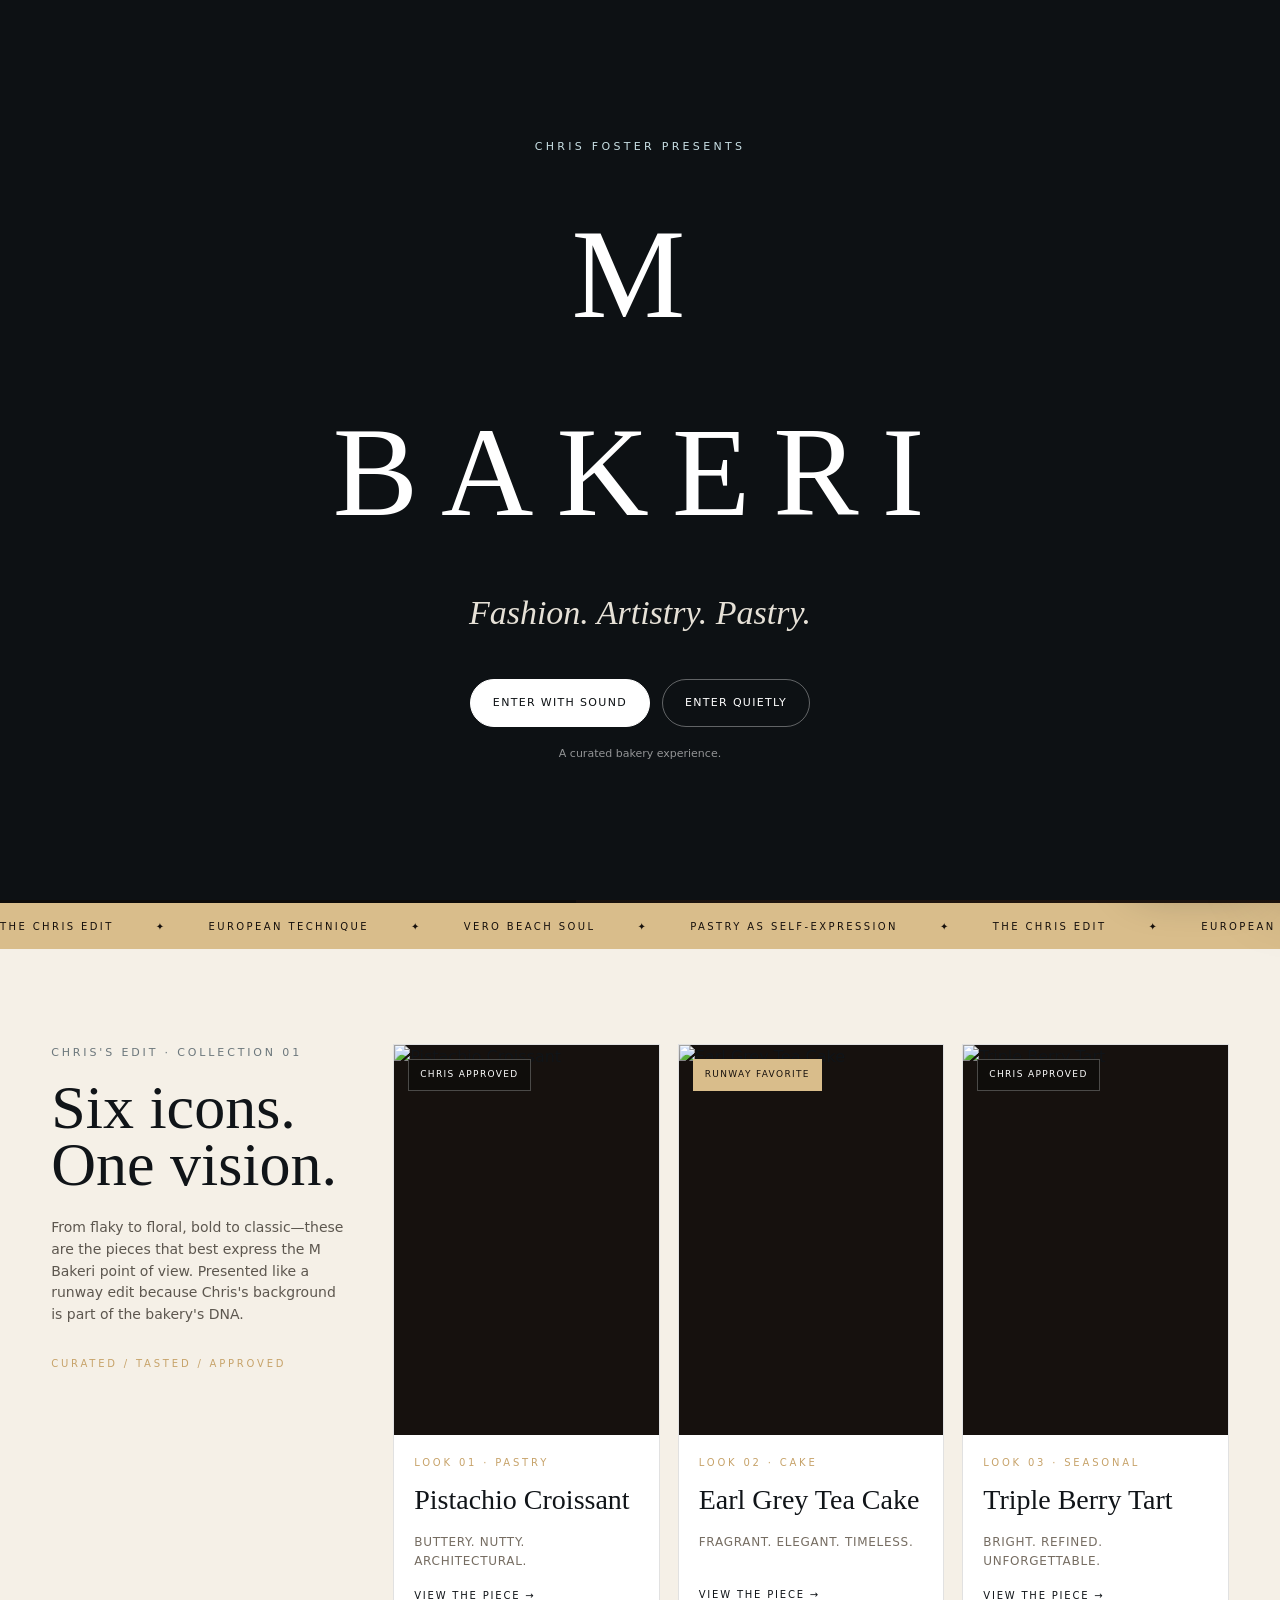
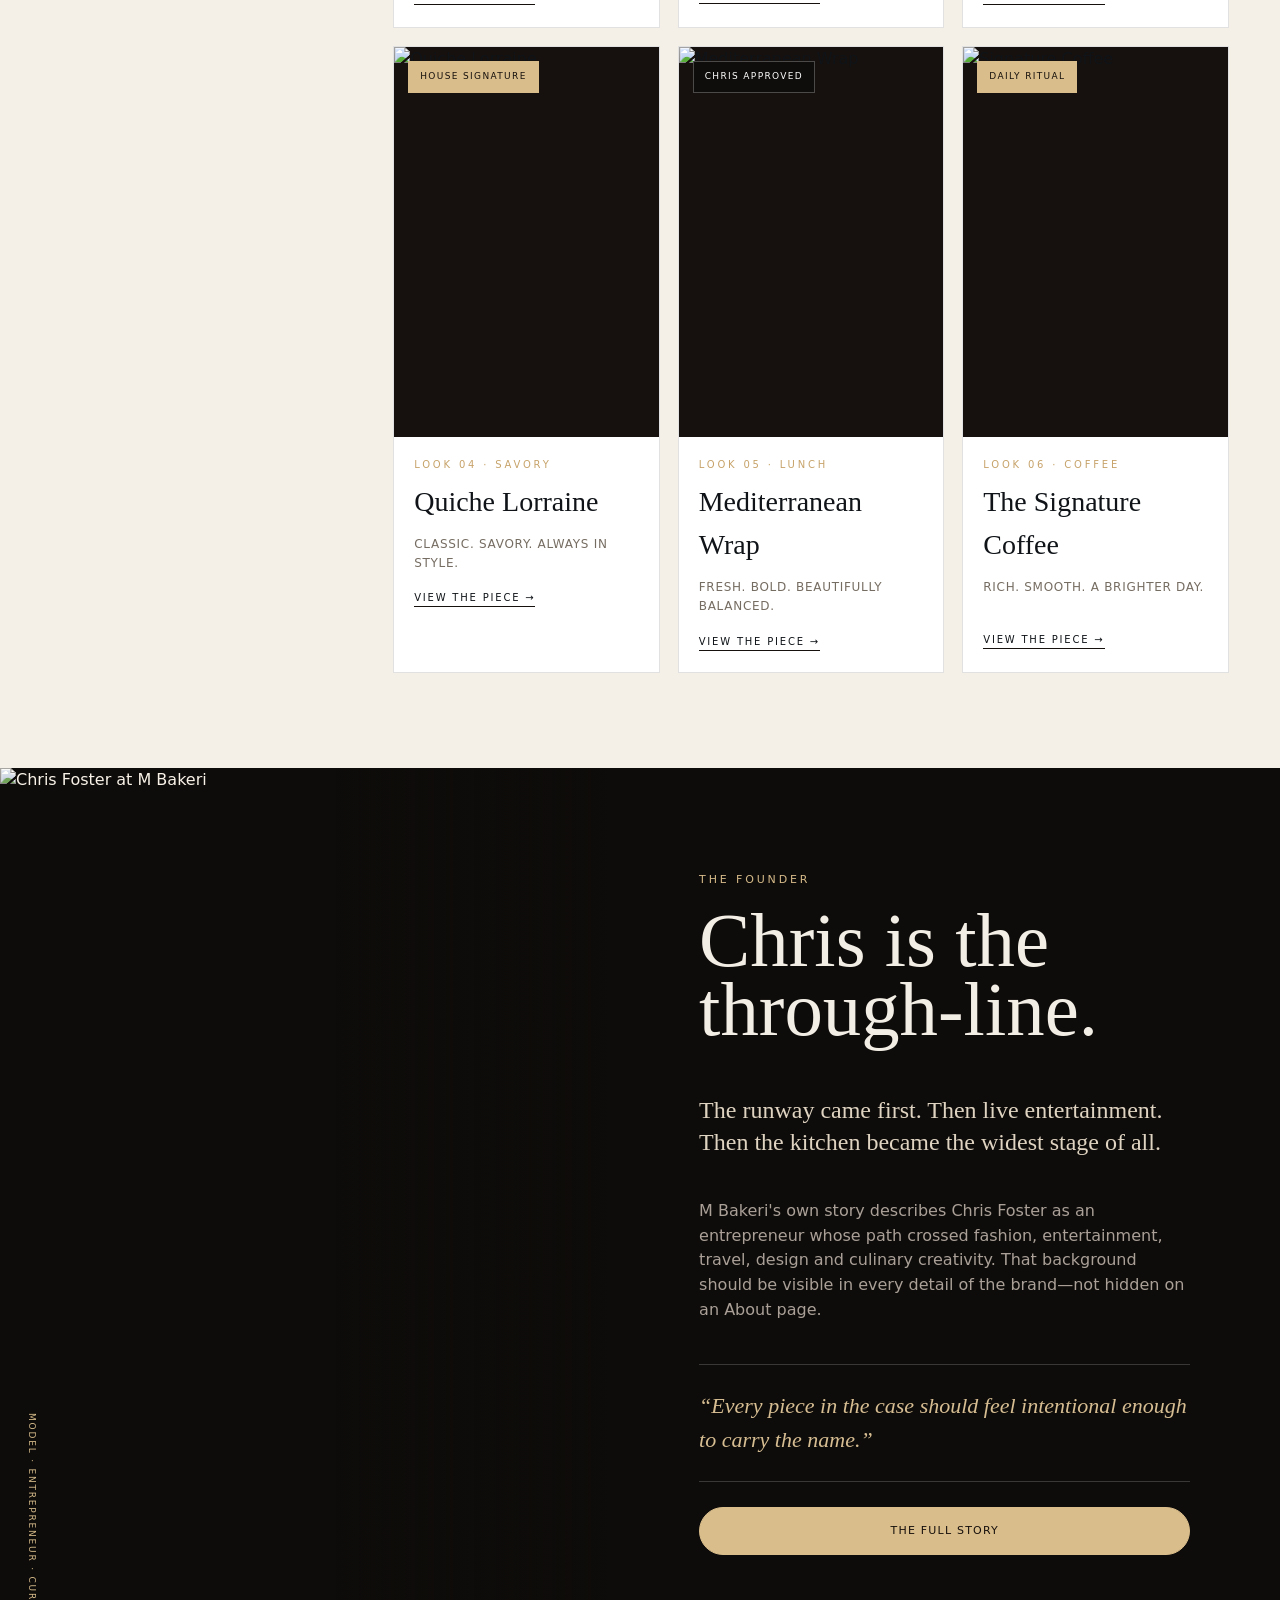
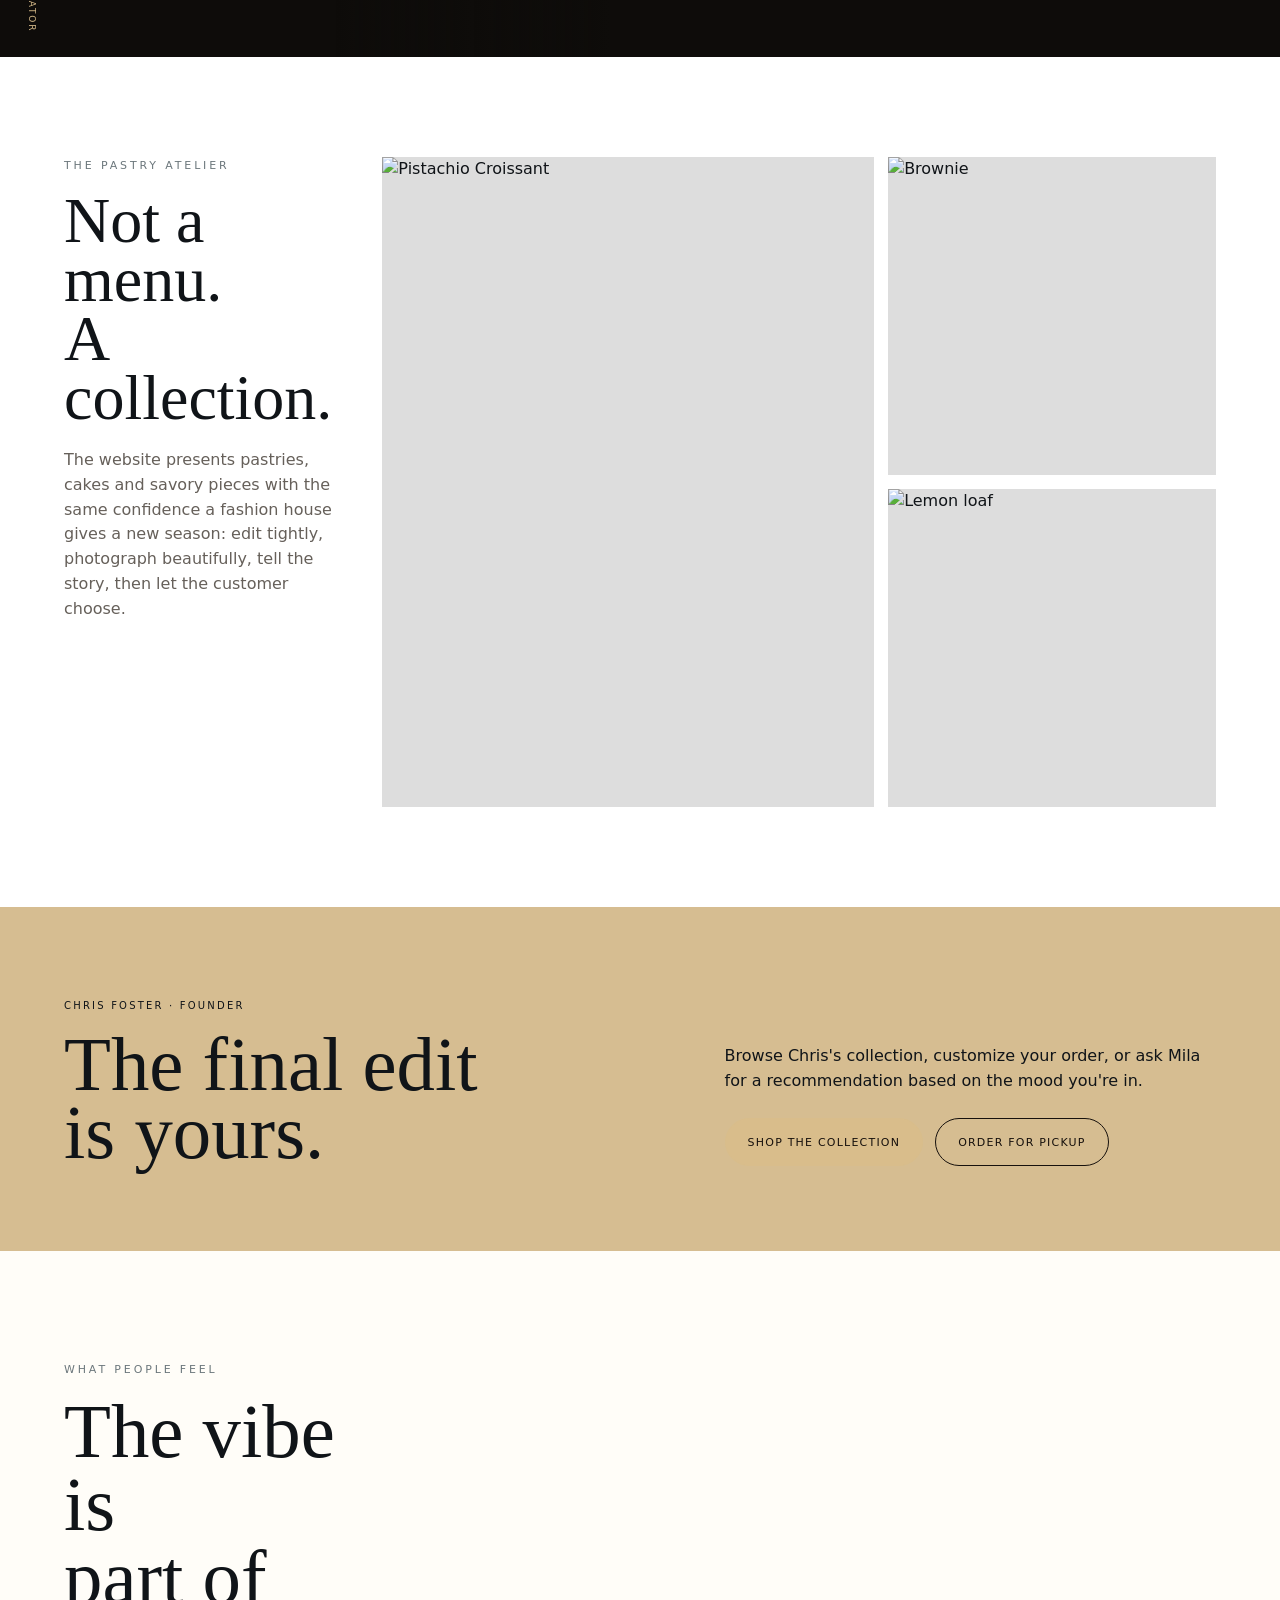
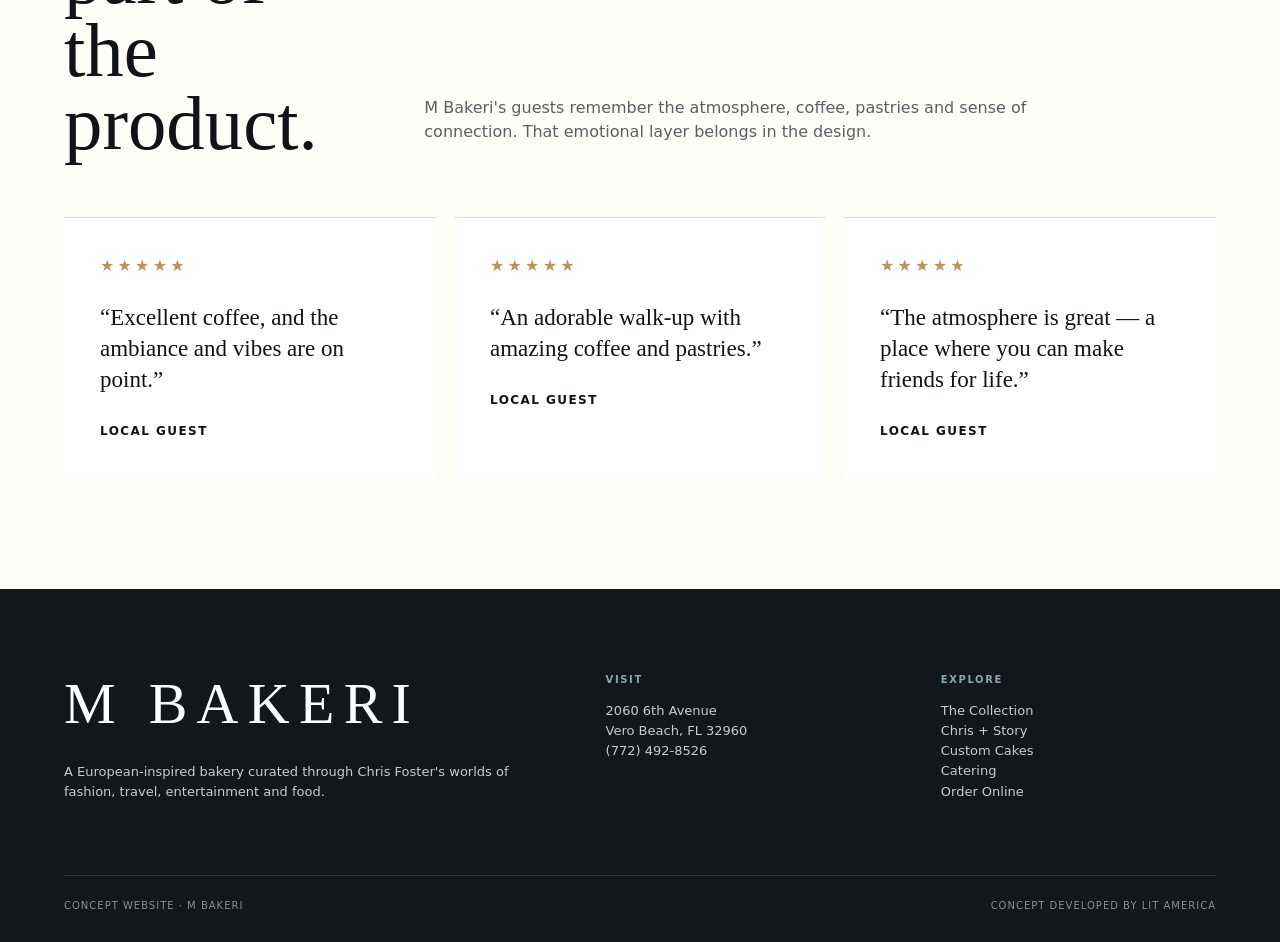
==== commit 11d3b604: "Replace placeholder artwork with real food photography in index.html" ====
--- a/index.html
+++ b/index.html
@@ -35,19 +35,19 @@
 <section class="edit-section" id="chris-edit">
   <div class="edit-intro"><div class="eyebrow">Chris's Edit · Collection 01</div><h2>Six icons.<br>One vision.</h2><p>From flaky to floral, bold to classic—these are the pieces that best express the M Bakeri point of view. Presented like a runway edit because Chris's background is part of the bakery's DNA.</p><div class="edit-stamp">CURATED / TASTED / APPROVED</div></div>
   <div class="edit-grid">
-    <article class="edit-card"><div class="edit-image"><img src="assets/menu-images/pistachio-croissant.svg" alt="Pistachio Croissant"><span class="approval-badge">Chris Approved</span></div><div class="edit-body"><div class="look-number">LOOK 01 · PASTRY</div><h3>Pistachio Croissant</h3><p>Buttery. Nutty. Architectural.</p><a href="menu.html">View the piece →</a></div></article>
-    <article class="edit-card"><div class="edit-image"><img src="assets/menu-images/earl-grey-tea-cake.svg" alt="Earl Grey Tea Cake"><span class="approval-badge gold">Runway Favorite</span></div><div class="edit-body"><div class="look-number">LOOK 02 · CAKE</div><h3>Earl Grey Tea Cake</h3><p>Fragrant. Elegant. Timeless.</p><a href="cakes.html">View the piece →</a></div></article>
-    <article class="edit-card"><div class="edit-image"><img src="assets/menu-images/triple-berry-cream-cheese-tart.svg" alt="Triple Berry Tart"><span class="approval-badge">Chris Approved</span></div><div class="edit-body"><div class="look-number">LOOK 03 · SEASONAL</div><h3>Triple Berry Tart</h3><p>Bright. Refined. Unforgettable.</p><a href="menu.html">View the piece →</a></div></article>
-    <article class="edit-card"><div class="edit-image"><img src="assets/menu-images/quiche-lorraine.svg" alt="Quiche Lorraine"><span class="approval-badge gold">House Signature</span></div><div class="edit-body"><div class="look-number">LOOK 04 · SAVORY</div><h3>Quiche Lorraine</h3><p>Classic. Savory. Always in style.</p><a href="menu.html">View the piece →</a></div></article>
-    <article class="edit-card"><div class="edit-image"><img src="assets/menu-images/italian-mediterranean-wrap.svg" alt="Mediterranean Wrap"><span class="approval-badge">Chris Approved</span></div><div class="edit-body"><div class="look-number">LOOK 05 · LUNCH</div><h3>Mediterranean Wrap</h3><p>Fresh. Bold. Beautifully balanced.</p><a href="menu.html">View the piece →</a></div></article>
-    <article class="edit-card"><div class="edit-image"><img src="assets/menu-images/coffee-house.svg" alt="Signature Coffee"><span class="approval-badge gold">Daily Ritual</span></div><div class="edit-body"><div class="look-number">LOOK 06 · COFFEE</div><h3>The Signature Coffee</h3><p>Rich. Smooth. A brighter day.</p><a href="order.html">View the piece →</a></div></article>
+    <article class="edit-card"><div class="edit-image"><img src="https://images.pexels.com/photos/34517053/pexels-photo-34517053.jpeg?auto=compress&cs=tinysrgb&w=1400" alt="Pistachio Croissant"><span class="approval-badge">Chris Approved</span></div><div class="edit-body"><div class="look-number">LOOK 01 · PASTRY</div><h3>Pistachio Croissant</h3><p>Buttery. Nutty. Architectural.</p><a href="menu.html">View the piece →</a></div></article>
+    <article class="edit-card"><div class="edit-image"><img src="https://images.pexels.com/photos/20551989/pexels-photo-20551989.jpeg?auto=compress&cs=tinysrgb&w=1400" alt="Earl Grey Tea Cake"><span class="approval-badge gold">Runway Favorite</span></div><div class="edit-body"><div class="look-number">LOOK 02 · CAKE</div><h3>Earl Grey Tea Cake</h3><p>Fragrant. Elegant. Timeless.</p><a href="cakes.html">View the piece →</a></div></article>
+    <article class="edit-card"><div class="edit-image"><img src="https://images.pexels.com/photos/6133329/pexels-photo-6133329.jpeg?auto=compress&cs=tinysrgb&w=1400" alt="Triple Berry Tart"><span class="approval-badge">Chris Approved</span></div><div class="edit-body"><div class="look-number">LOOK 03 · SEASONAL</div><h3>Triple Berry Tart</h3><p>Bright. Refined. Unforgettable.</p><a href="menu.html">View the piece →</a></div></article>
+    <article class="edit-card"><div class="edit-image"><img src="https://images.pexels.com/photos/34318142/pexels-photo-34318142.jpeg?auto=compress&cs=tinysrgb&w=1400" alt="Quiche Lorraine"><span class="approval-badge gold">House Signature</span></div><div class="edit-body"><div class="look-number">LOOK 04 · SAVORY</div><h3>Quiche Lorraine</h3><p>Classic. Savory. Always in style.</p><a href="menu.html">View the piece →</a></div></article>
+    <article class="edit-card"><div class="edit-image"><img src="https://images.pexels.com/photos/27054747/pexels-photo-27054747.jpeg?auto=compress&cs=tinysrgb&w=1400" alt="Mediterranean Wrap"><span class="approval-badge">Chris Approved</span></div><div class="edit-body"><div class="look-number">LOOK 05 · LUNCH</div><h3>Mediterranean Wrap</h3><p>Fresh. Bold. Beautifully balanced.</p><a href="menu.html">View the piece →</a></div></article>
+    <article class="edit-card"><div class="edit-image"><img src="https://images.pexels.com/photos/1621260/pexels-photo-1621260.jpeg?auto=compress&cs=tinysrgb&w=1400" alt="Signature Coffee"><span class="approval-badge gold">Daily Ritual</span></div><div class="edit-body"><div class="look-number">LOOK 06 · COFFEE</div><h3>The Signature Coffee</h3><p>Rich. Smooth. A brighter day.</p><a href="order.html">View the piece →</a></div></article>
   </div>
 </section>
 <section class="founder-runway">
   <div class="founder-image"><img src="https://img.youtube.com/vi/9i8TGOQg-Jk/maxresdefault.jpg" alt="Chris Foster at M Bakeri"><div class="vertical-quote">MODEL · ENTREPRENEUR · CURATOR</div></div>
   <div class="founder-copy"><div class="eyebrow">The founder</div><h2>Chris is the<br>through-line.</h2><p class="founder-big">The runway came first. Then live entertainment. Then the kitchen became the widest stage of all.</p><p>M Bakeri's own story describes Chris Foster as an entrepreneur whose path crossed fashion, entertainment, travel, design and culinary creativity. That background should be visible in every detail of the brand—not hidden on an About page.</p><div class="founder-quote">“Every piece in the case should feel intentional enough to carry the name.”</div><a href="story.html" class="btn runway-primary">The full story</a></div>
 </section>
-<section class="atelier-section"><div class="atelier-copy"><div class="eyebrow">The pastry atelier</div><h2>Not a menu.<br>A collection.</h2><p>The website presents pastries, cakes and savory pieces with the same confidence a fashion house gives a new season: edit tightly, photograph beautifully, tell the story, then let the customer choose.</p></div><div class="atelier-gallery"><div class="atelier-shot tall"><img src="assets/menu-images/pistachio-croissant.svg" alt="Pistachio Croissant"></div><div class="atelier-shot"><img src="assets/menu-images/cardamom-pecan-fudge-brownie.svg" alt="Brownie"></div><div class="atelier-shot"><img src="assets/menu-images/meyer-lemon-loaf.svg" alt="Lemon loaf"></div></div></section>
+<section class="atelier-section"><div class="atelier-copy"><div class="eyebrow">The pastry atelier</div><h2>Not a menu.<br>A collection.</h2><p>The website presents pastries, cakes and savory pieces with the same confidence a fashion house gives a new season: edit tightly, photograph beautifully, tell the story, then let the customer choose.</p></div><div class="atelier-gallery"><div class="atelier-shot tall"><img src="https://images.pexels.com/photos/34517053/pexels-photo-34517053.jpeg?auto=compress&cs=tinysrgb&w=1400" alt="Pistachio Croissant"></div><div class="atelier-shot"><img src="https://images.pexels.com/photos/27850029/pexels-photo-27850029.jpeg?auto=compress&cs=tinysrgb&w=1400" alt="Brownie"></div><div class="atelier-shot"><img src="https://images.pexels.com/photos/4748573/pexels-photo-4748573.jpeg?auto=compress&cs=tinysrgb&w=1400" alt="Lemon loaf"></div></div></section>
 <section class="approval-banner"><div><small>Chris Foster · Founder</small><h2>The final edit<br>is yours.</h2></div><div><p>Browse Chris's collection, customize your order, or ask Mila for a recommendation based on the mood you're in.</p><div class="cta-actions"><a class="btn runway-primary" href="menu.html">Shop the collection</a><a class="btn runway-outline" href="order.html">Order for pickup</a></div></div></section>
 <section class="section reviews-runway"><div class="section-head"><div><div class="eyebrow">What people feel</div><h2>The vibe is<br>part of the product.</h2></div><p>M Bakeri's guests remember the atmosphere, coffee, pastries and sense of connection. That emotional layer belongs in the design.</p></div><div class="reviews"><div class="review"><div class="stars">★★★★★</div><p>“Excellent coffee, and the ambiance and vibes are on point.”</p><strong>Local guest</strong></div><div class="review"><div class="stars">★★★★★</div><p>“An adorable walk-up with amazing coffee and pastries.”</p><strong>Local guest</strong></div><div class="review"><div class="stars">★★★★★</div><p>“The atmosphere is great — a place where you can make friends for life.”</p><strong>Local guest</strong></div></div></section>
 <footer class="footer"><div class="footer-grid"><div><div class="footer-logo">M BAKERI</div><p style="max-width:520px">A European-inspired bakery curated through Chris Foster's worlds of fashion, travel, entertainment and food.</p></div><div><h4>Visit</h4><p>2060 6th Avenue<br>Vero Beach, FL 32960<br>(772) 492-8526</p></div><div><h4>Explore</h4><p><a href="menu.html">The Collection</a><br><a href="story.html">Chris + Story</a><br><a href="cakes.html">Custom Cakes</a><br><a href="catering.html">Catering</a><br><a href="order.html">Order Online</a></p></div></div><div class="footer-bottom"><span>Concept website · M Bakeri</span><span>Concept developed by LIT America</span></div></footer>
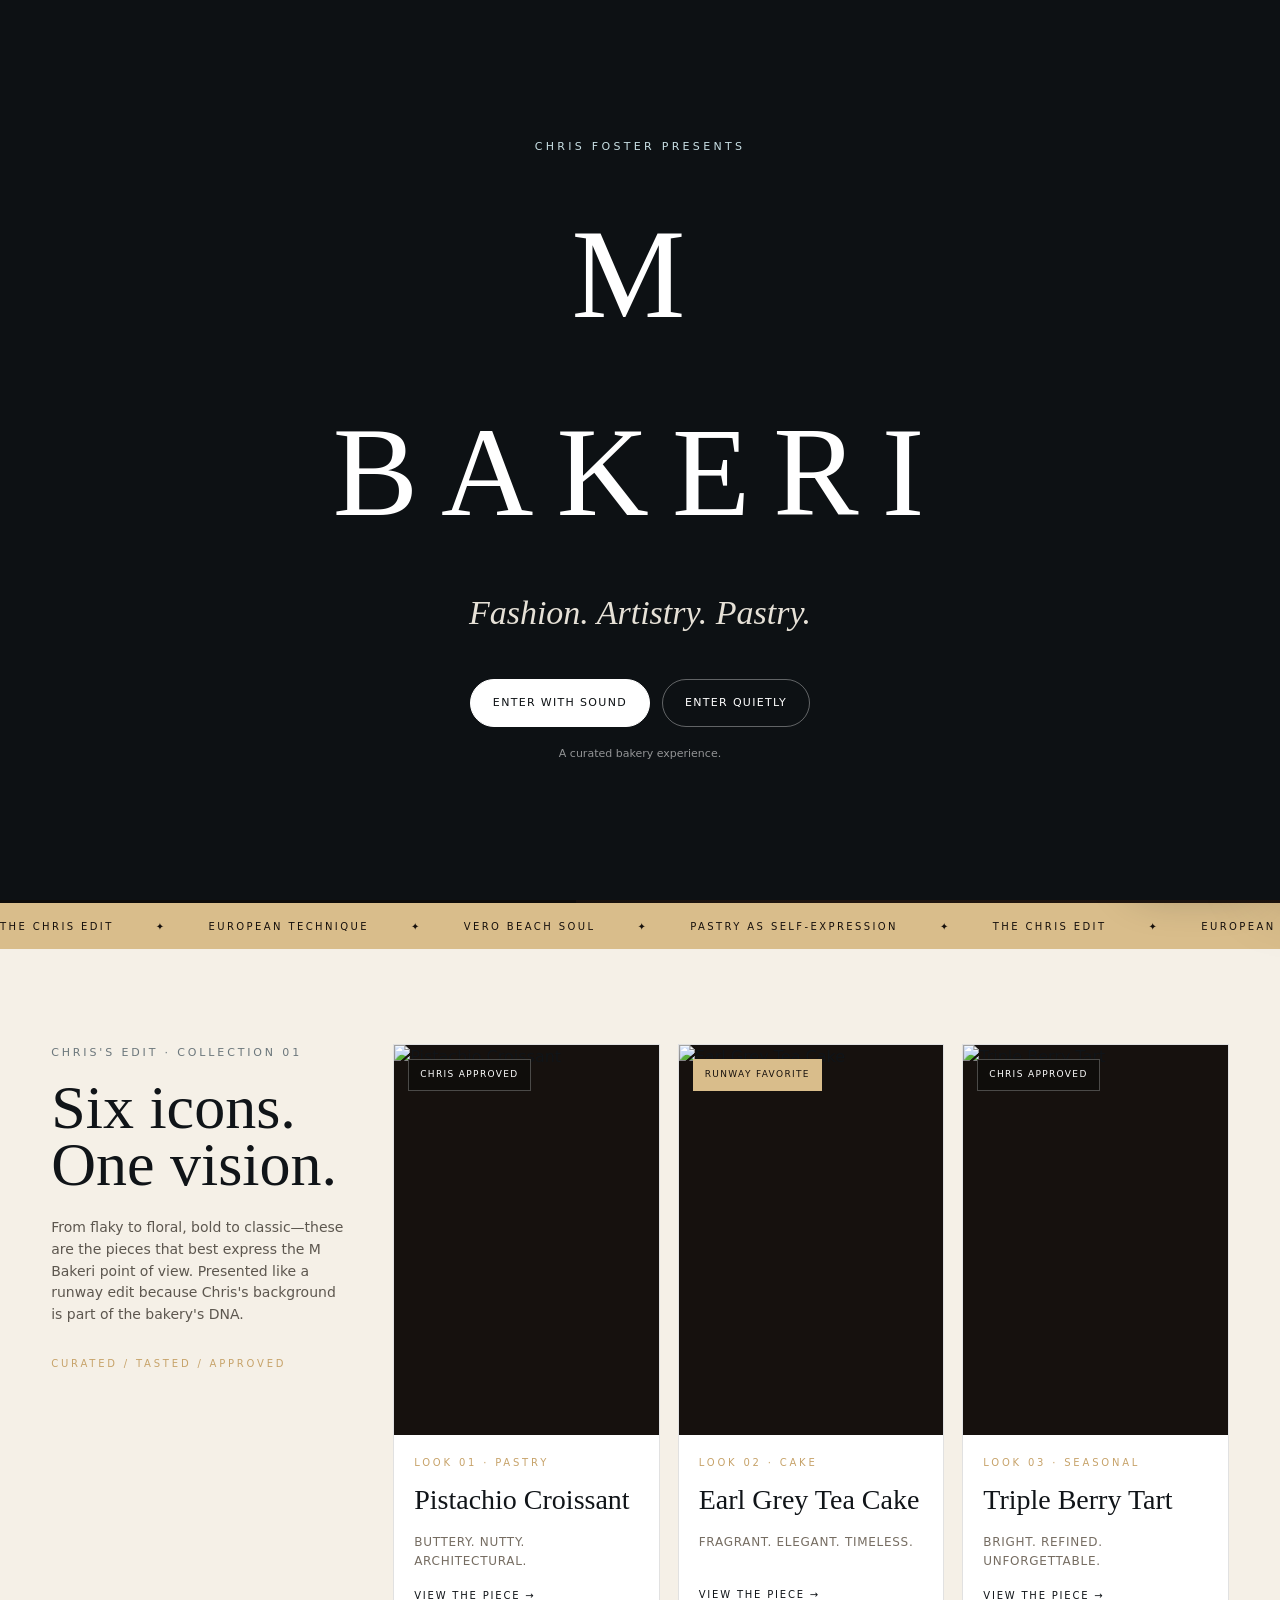
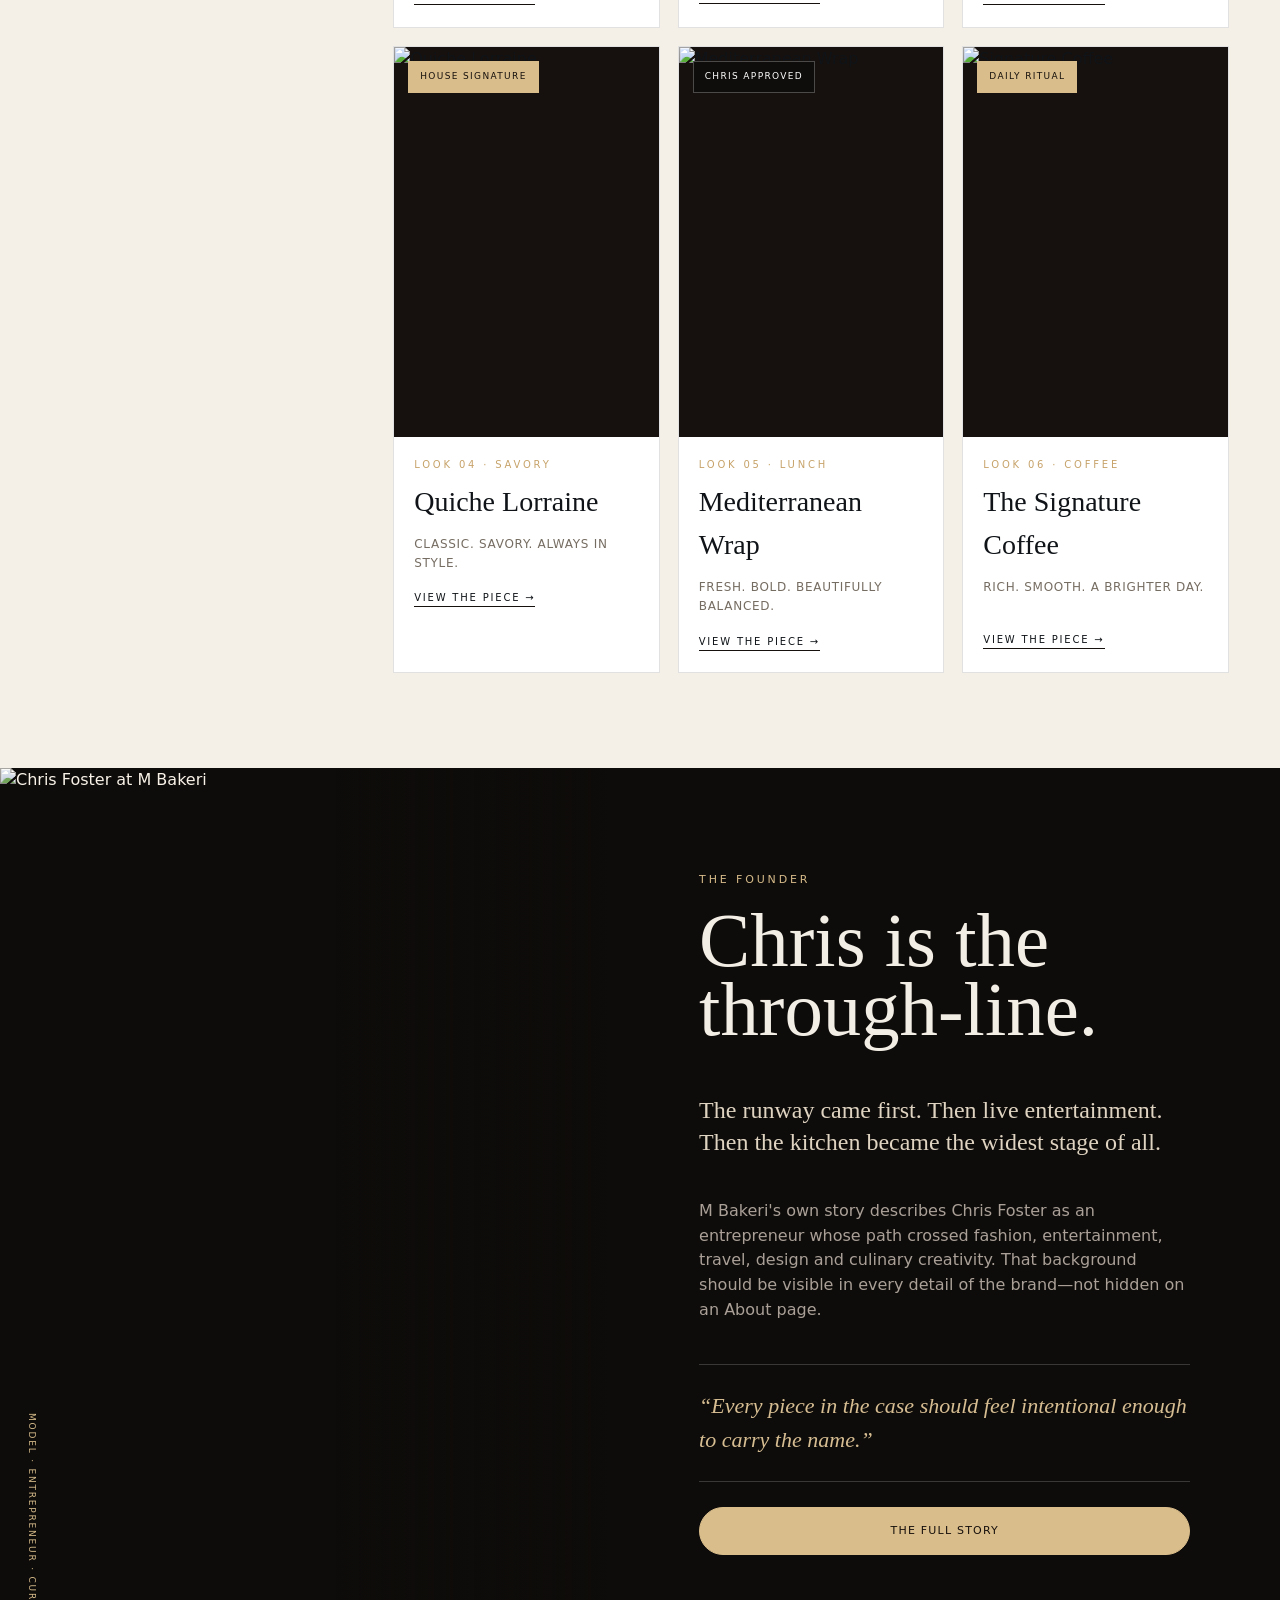
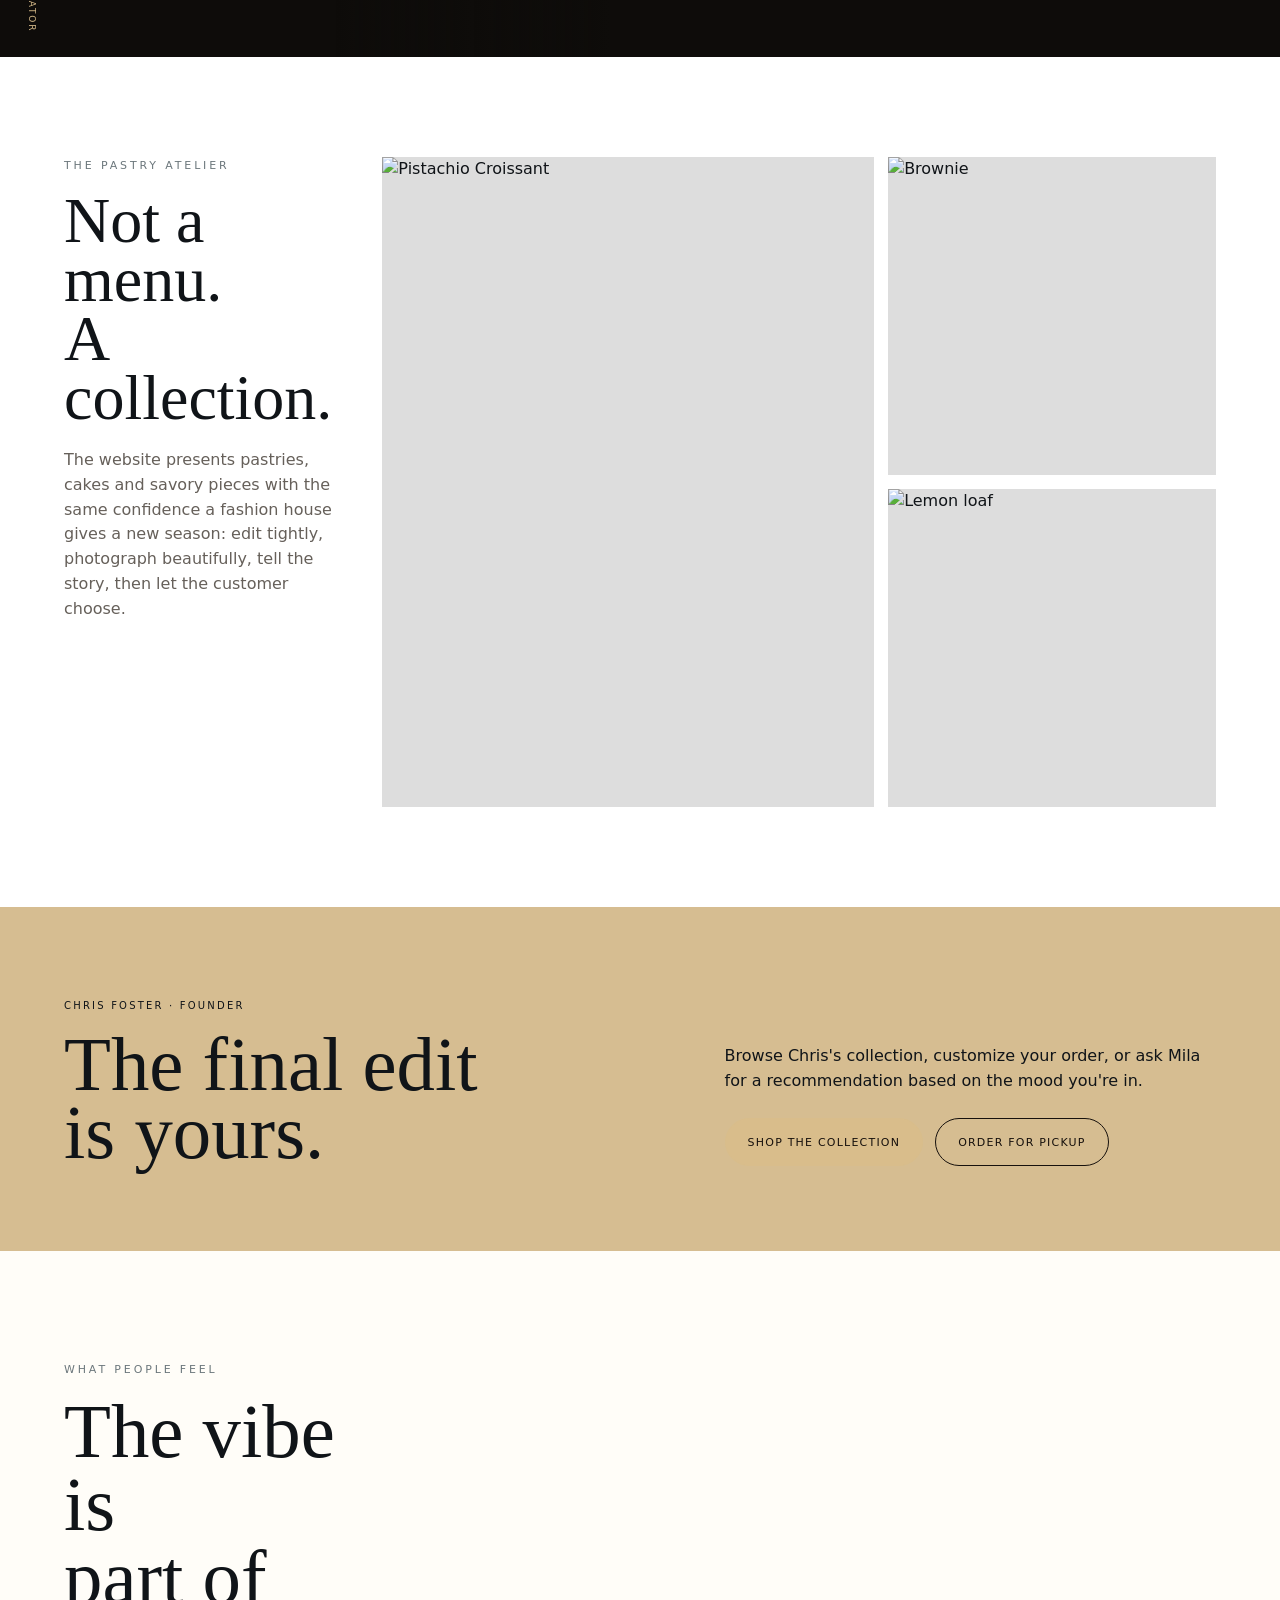
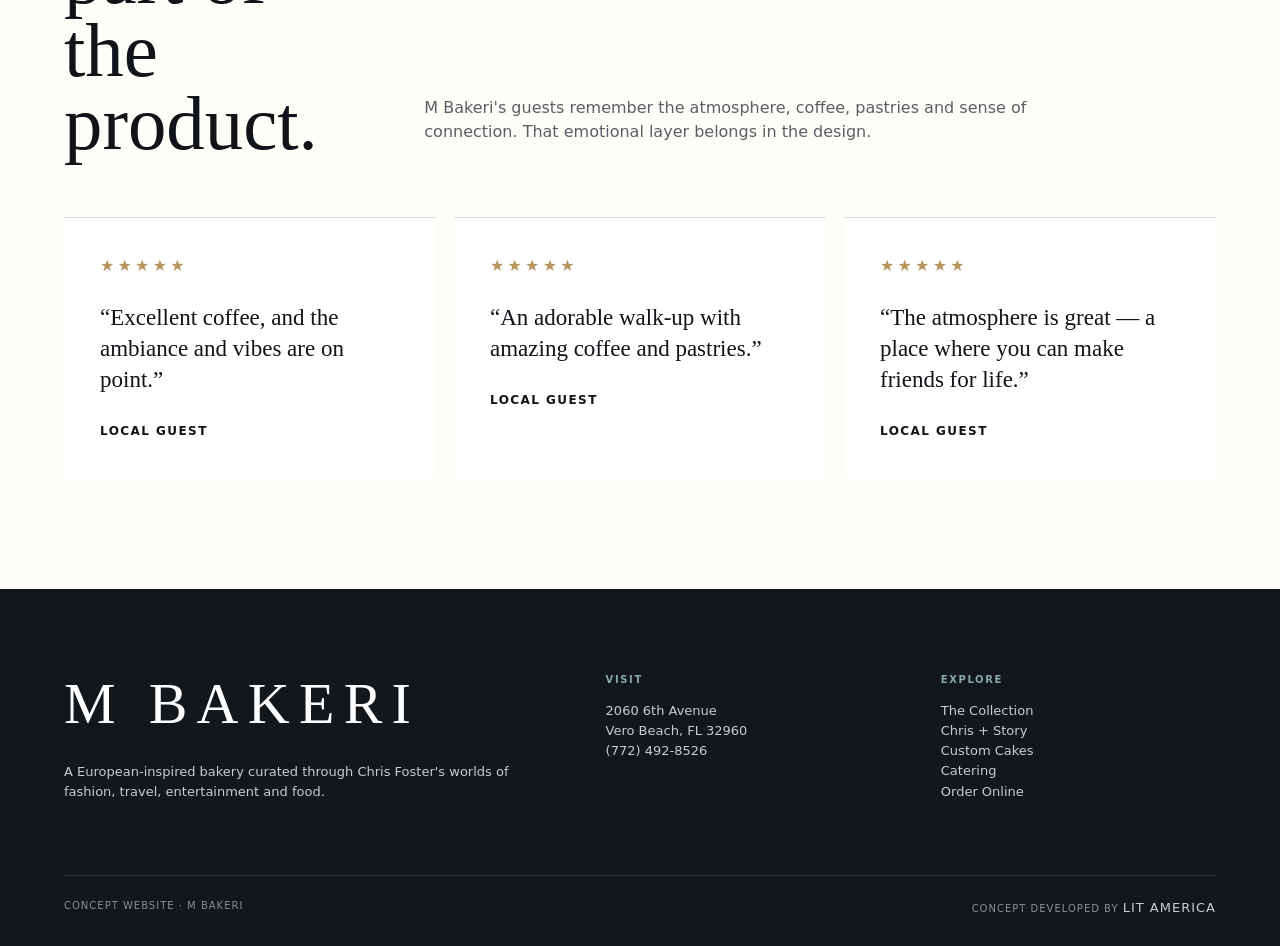
==== commit d5e55752: "Make LIT America signature clickable in index.html" ====
--- a/index.html
+++ b/index.html
@@ -50,7 +50,7 @@
 <section class="atelier-section"><div class="atelier-copy"><div class="eyebrow">The pastry atelier</div><h2>Not a menu.<br>A collection.</h2><p>The website presents pastries, cakes and savory pieces with the same confidence a fashion house gives a new season: edit tightly, photograph beautifully, tell the story, then let the customer choose.</p></div><div class="atelier-gallery"><div class="atelier-shot tall"><img src="https://images.pexels.com/photos/34517053/pexels-photo-34517053.jpeg?auto=compress&cs=tinysrgb&w=1400" alt="Pistachio Croissant"></div><div class="atelier-shot"><img src="https://images.pexels.com/photos/27850029/pexels-photo-27850029.jpeg?auto=compress&cs=tinysrgb&w=1400" alt="Brownie"></div><div class="atelier-shot"><img src="https://images.pexels.com/photos/4748573/pexels-photo-4748573.jpeg?auto=compress&cs=tinysrgb&w=1400" alt="Lemon loaf"></div></div></section>
 <section class="approval-banner"><div><small>Chris Foster · Founder</small><h2>The final edit<br>is yours.</h2></div><div><p>Browse Chris's collection, customize your order, or ask Mila for a recommendation based on the mood you're in.</p><div class="cta-actions"><a class="btn runway-primary" href="menu.html">Shop the collection</a><a class="btn runway-outline" href="order.html">Order for pickup</a></div></div></section>
 <section class="section reviews-runway"><div class="section-head"><div><div class="eyebrow">What people feel</div><h2>The vibe is<br>part of the product.</h2></div><p>M Bakeri's guests remember the atmosphere, coffee, pastries and sense of connection. That emotional layer belongs in the design.</p></div><div class="reviews"><div class="review"><div class="stars">★★★★★</div><p>“Excellent coffee, and the ambiance and vibes are on point.”</p><strong>Local guest</strong></div><div class="review"><div class="stars">★★★★★</div><p>“An adorable walk-up with amazing coffee and pastries.”</p><strong>Local guest</strong></div><div class="review"><div class="stars">★★★★★</div><p>“The atmosphere is great — a place where you can make friends for life.”</p><strong>Local guest</strong></div></div></section>
-<footer class="footer"><div class="footer-grid"><div><div class="footer-logo">M BAKERI</div><p style="max-width:520px">A European-inspired bakery curated through Chris Foster's worlds of fashion, travel, entertainment and food.</p></div><div><h4>Visit</h4><p>2060 6th Avenue<br>Vero Beach, FL 32960<br>(772) 492-8526</p></div><div><h4>Explore</h4><p><a href="menu.html">The Collection</a><br><a href="story.html">Chris + Story</a><br><a href="cakes.html">Custom Cakes</a><br><a href="catering.html">Catering</a><br><a href="order.html">Order Online</a></p></div></div><div class="footer-bottom"><span>Concept website · M Bakeri</span><span>Concept developed by LIT America</span></div></footer>
+<footer class="footer"><div class="footer-grid"><div><div class="footer-logo">M BAKERI</div><p style="max-width:520px">A European-inspired bakery curated through Chris Foster's worlds of fashion, travel, entertainment and food.</p></div><div><h4>Visit</h4><p>2060 6th Avenue<br>Vero Beach, FL 32960<br>(772) 492-8526</p></div><div><h4>Explore</h4><p><a href="menu.html">The Collection</a><br><a href="story.html">Chris + Story</a><br><a href="cakes.html">Custom Cakes</a><br><a href="catering.html">Catering</a><br><a href="order.html">Order Online</a></p></div></div><div class="footer-bottom"><span>Concept website · M Bakeri</span><span>Concept developed by <a href="https://www.litamerica.net/" target="_blank" rel="noopener noreferrer" class="lit-signature">LIT America</a></span></div></footer>
 <aside class="cart-drawer"><div class="cart-head"><h3>Your order</h3><button class="cart-close">×</button></div><div class="cart-items"></div><div class="cart-foot"><div class="cart-total"><span>Subtotal</span><strong>$0.00</strong></div><a class="btn dark" style="width:100%" href="order.html">Continue to pickup</a><p style="font-size:11px;color:#777;margin-top:12px">Demo checkout — no payment is processed.</p></div></aside>
 <script src="assets/app.js"></script>
 </body>
